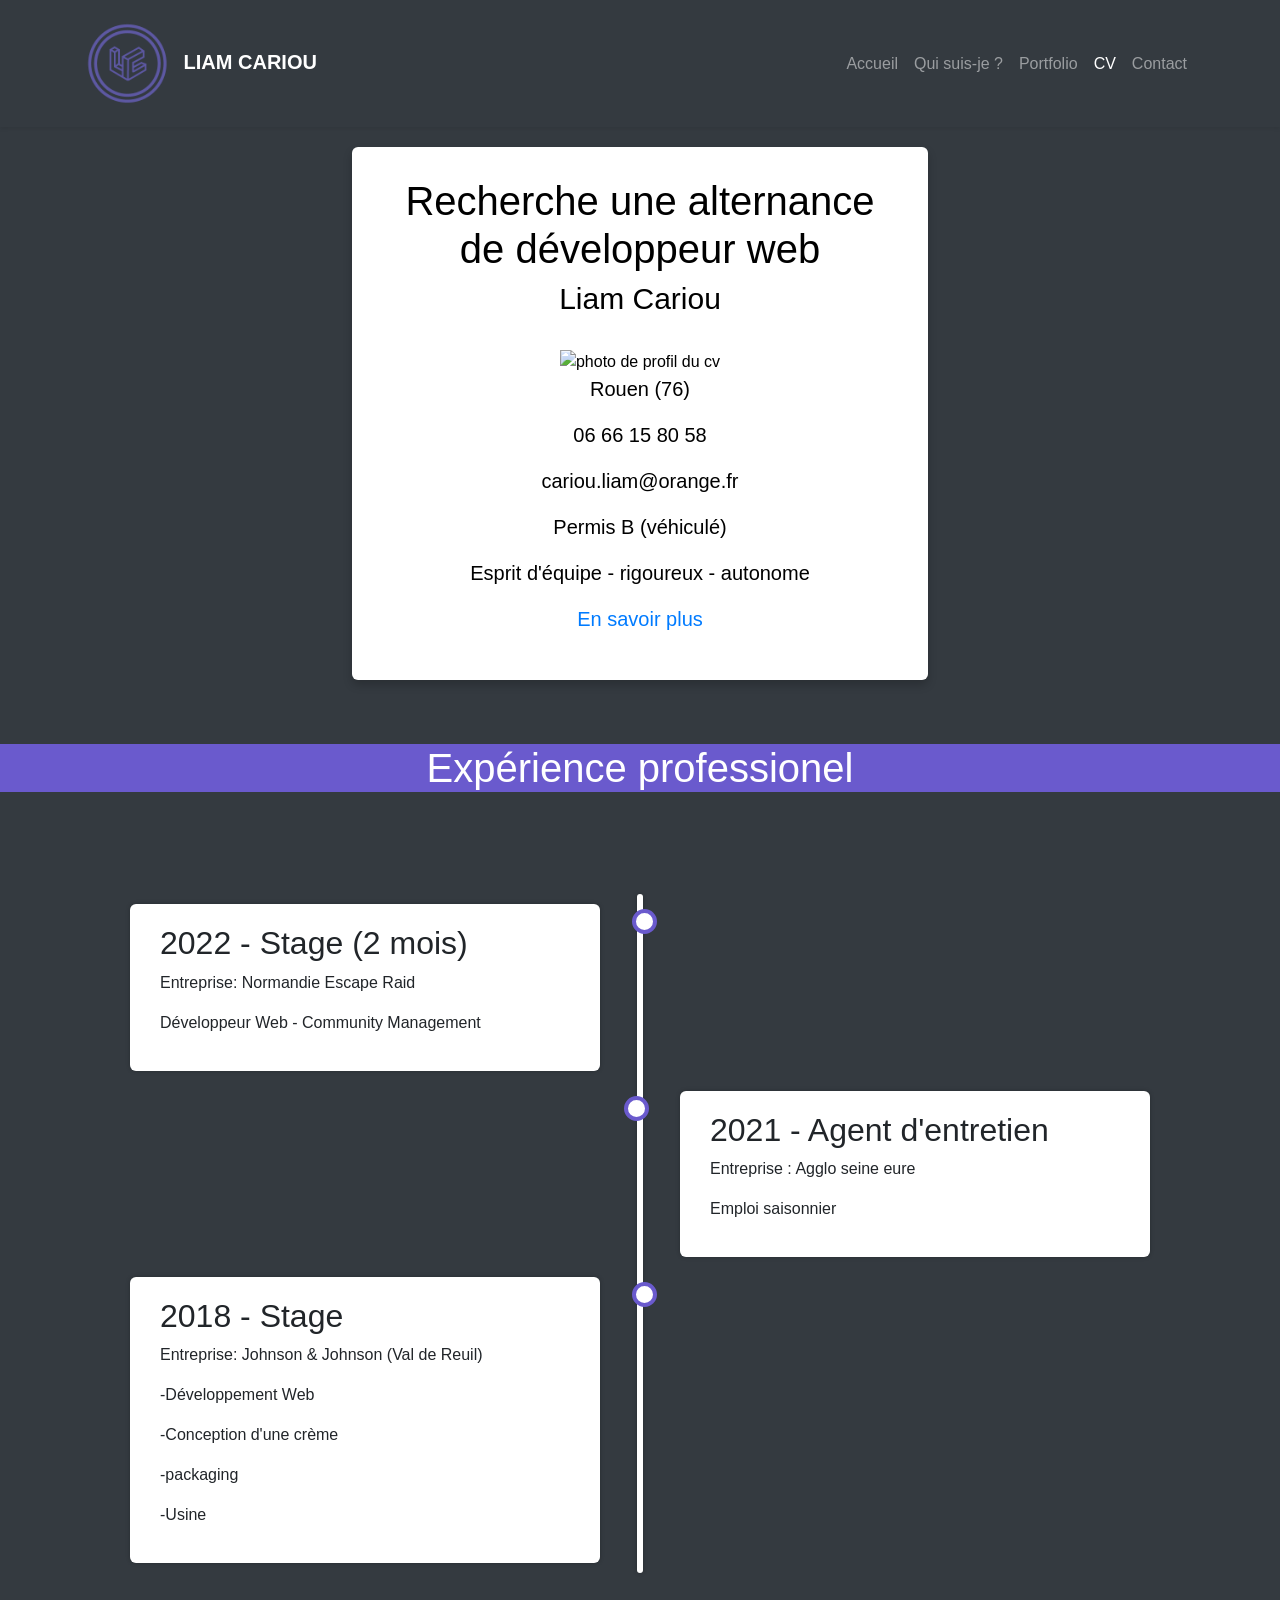
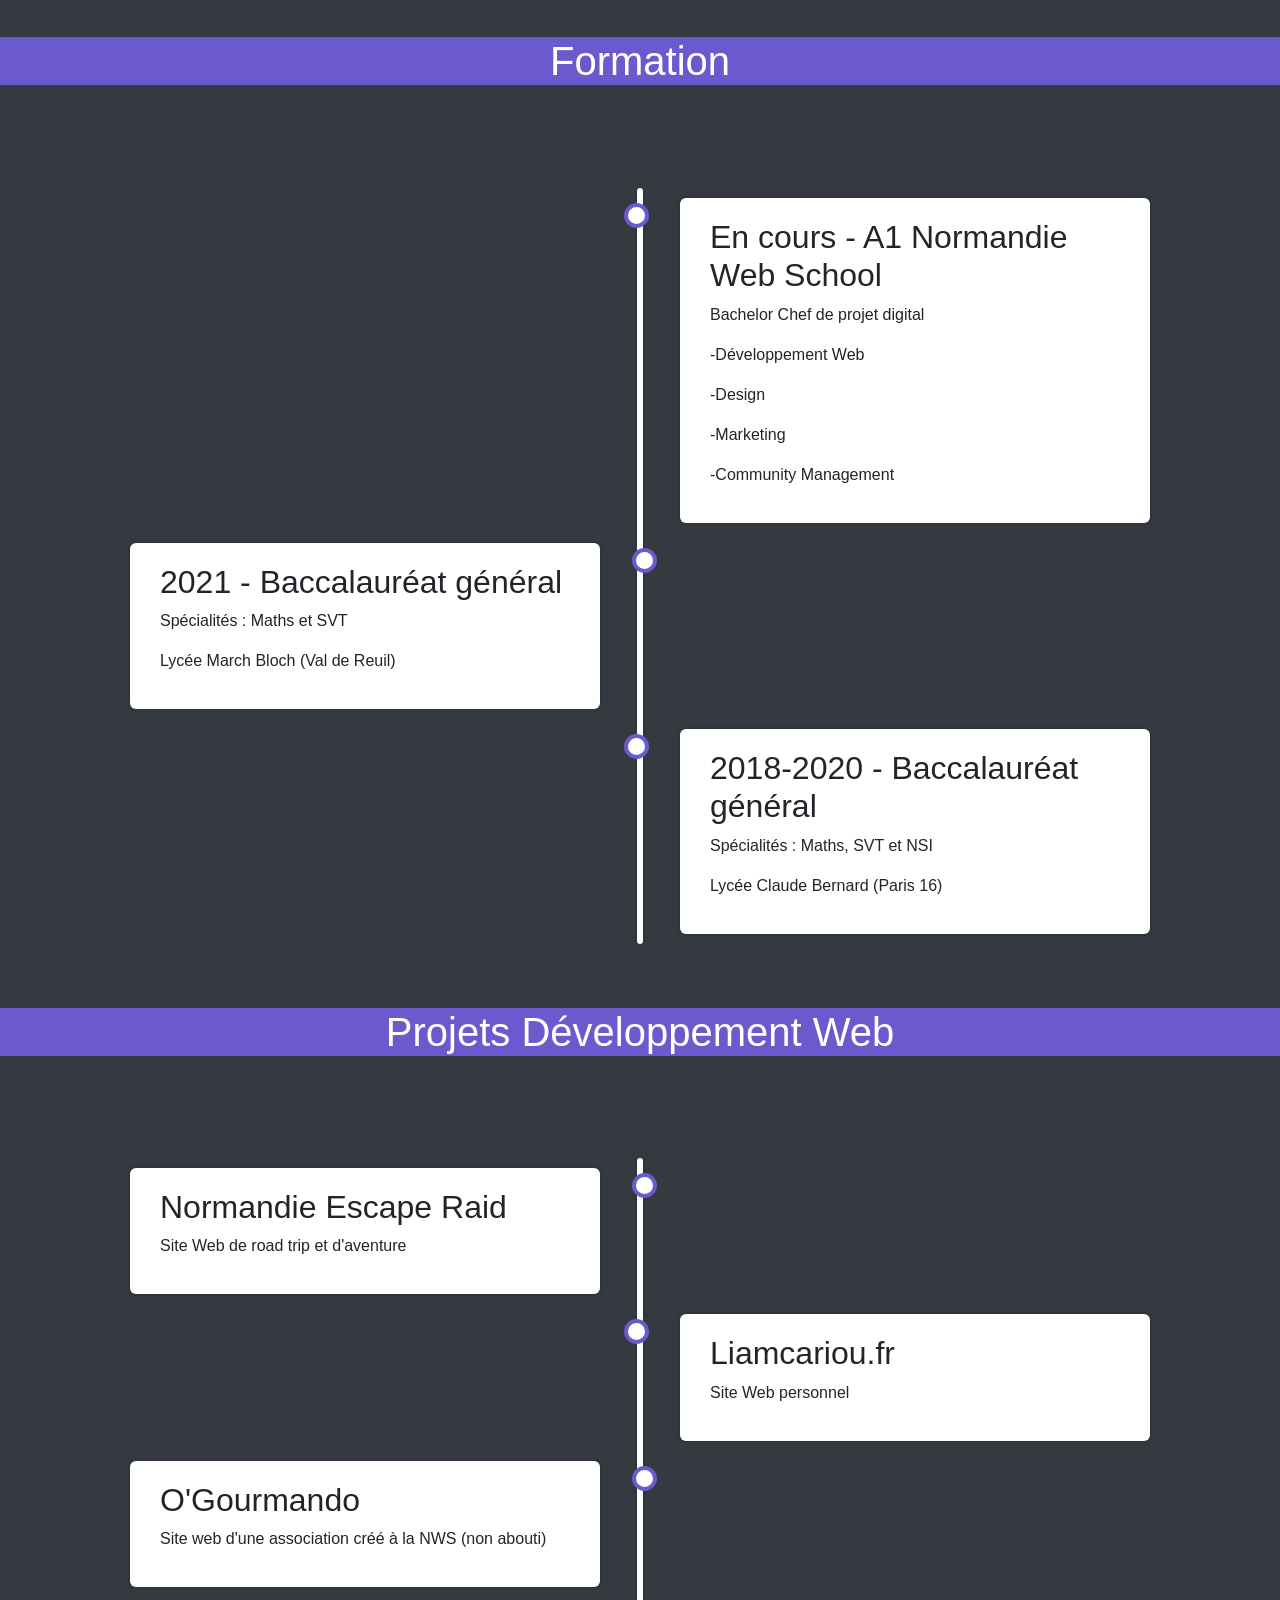
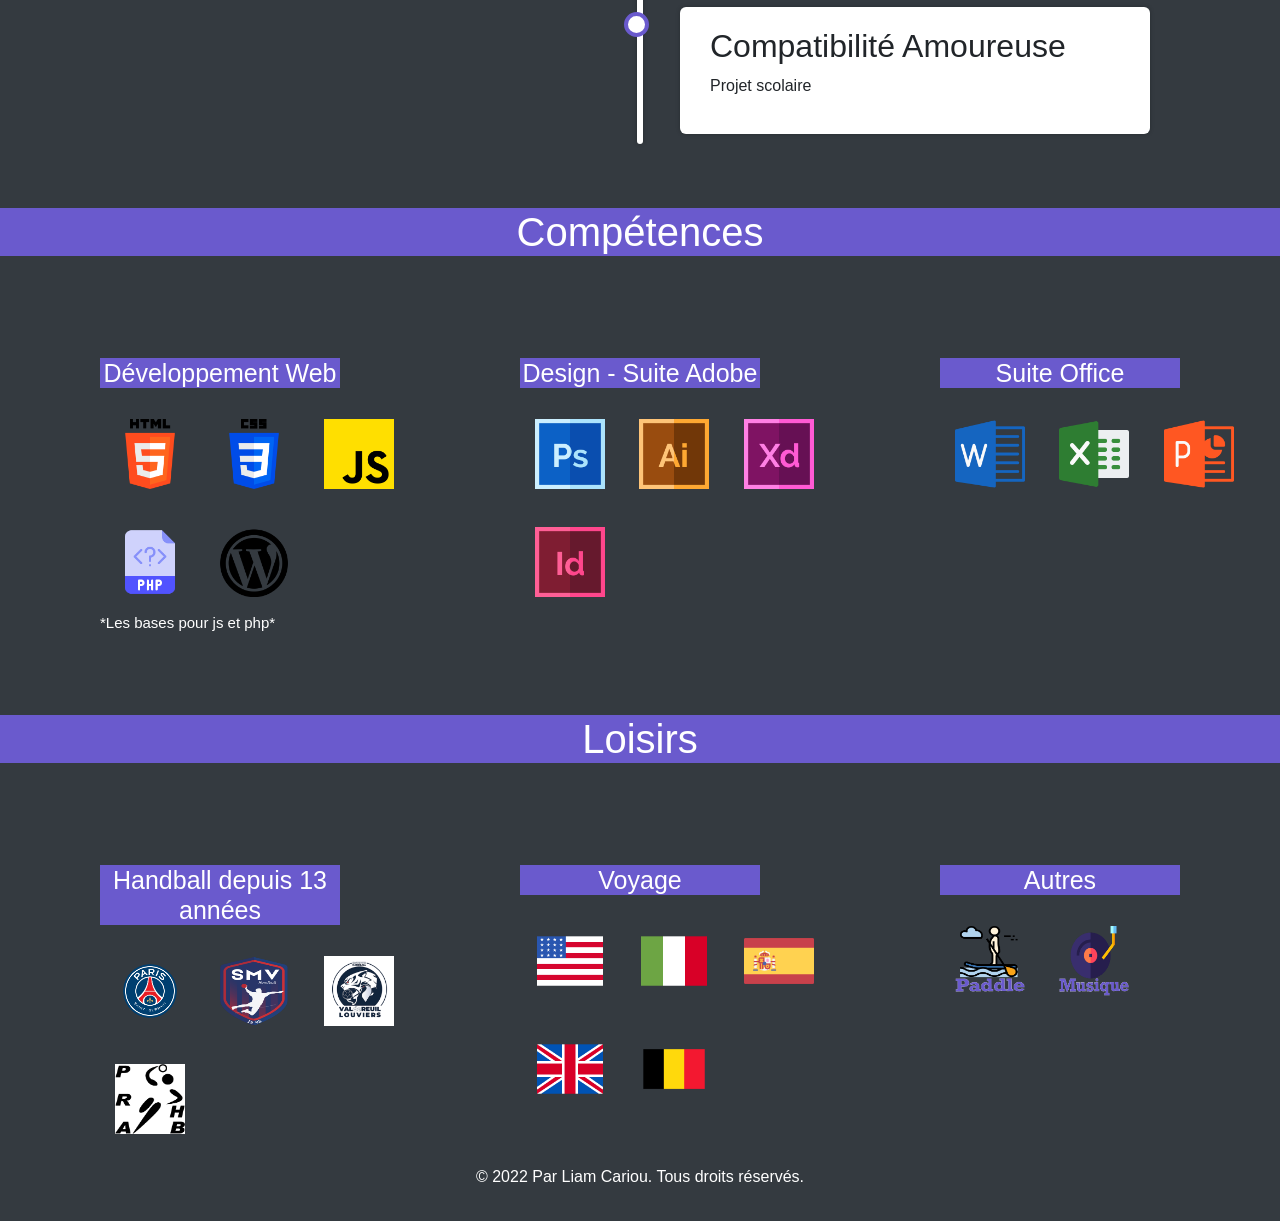
==== cv.html @ f8575637 "Add files via upload" ====
<!DOCTYPE html>
<html lang="en">
<head>
    <meta charset="UTF-8">
    <meta http-equiv="X-UA-Compatible" content="IE=edge">
    <meta name="viewport" content="width=device-width, initial-scale=1.0">
    <title>CV - liam cariou - liamcariou.fr</title>
    <link rel="icon" href="img/logo.png"></title>
    <link rel="stylesheet" href="style/style.css">
    <link rel="stylesheet" href="https://cdn.jsdelivr.net/npm/bootstrap@4.6.1/dist/css/bootstrap.min.css">
<script src="https://cdn.jsdelivr.net/npm/jquery@3.6.0/dist/jquery.slim.min.js"></script>
<script src="https://cdn.jsdelivr.net/npm/popper.js@1.16.1/dist/umd/popper.min.js"></script>
<script src="https://cdn.jsdelivr.net/npm/bootstrap@4.6.1/dist/js/bootstrap.bundle.min.js"></script>
</head>
<body>
    
    <nav class="navbar navbar-expand-lg py-3 navbar-dark bg-dark shadow-sm">
        <div class="container">
          <a href="#" class="navbar-brand">
            <img src="img/logo.png" width="85" alt="" class="d-inline-block align-middle mr-2">
            <span class="text-uppercase font-weight-bold">Liam Cariou</span>
          </a>
          <button type="button" data-toggle="collapse" data-target="#navbarSupportedContent" aria-controls="navbarSupportedContent" aria-expanded="false" aria-label="Toggle navigation" class="navbar-toggler"><span class="navbar-toggler-icon"></span></button>
          <div id="navbarSupportedContent" class="collapse navbar-collapse">
            <ul class="navbar-nav ml-auto">
                <li class="nav-item"><a href="index.html" class="nav-link">Accueil</a></li>
              <li class="nav-item"><a href="quisuisje.html" class="nav-link">Qui suis-je ? <span class="sr-only">(current)</span></a></li>
              <li class="nav-item"><a href="portfolio.html" class="nav-link">Portfolio</a></li>
              <li class="nav-item active"><a href="cv.html" class="nav-link">CV</a></li>
              <li class="nav-item"><a href="contact.php" class="nav-link">Contact</a></li>
            </ul>
          </div>
        </div>
      </nav>


<section class="back-cv">


      <section class="topcv" id="topcv">
        <div class="contenutopcv">
          <div class="accpage">
            <div class="accpage2">
              <div class="accpage3">
      <h1 class="h1-cv">Recherche une alternance de développeur web</h1>
      <h2 class="h2-cv">Liam Cariou</h2><br>
      <img  class="imgprofilcv" src="img/profilcv.JPG" alt="photo de profil du cv">
      <p class="texte">Rouen (76)</p>
      <p class="texte">06 66 15 80 58</p>
      <p class="texte" >cariou.liam@orange.fr</p>
      <p class="texte">Permis B (véhiculé)</p>
      <p class="texte">Esprit d'équipe - rigoureux - autonome</p>
      <a href="#timelinecv"><p class="texte">En savoir plus</p></a>
      
        </div>
      
      </section>
      
      <section class="timelinecv" id="timelinecv">
        <h2 class="titretimeline-cv">Expérience professionel</h2>
        <div class="timeline-cv">
          
          <div class="container-cv left-cv">
            <div class="content-cv">
              <h2>2022 - Stage (2 mois)</h2>
              <p>Entreprise: Normandie Escape Raid</p>
              <p>Développeur Web - Community Management</p>
            </div>
          </div>
          <div class="container-cv right-cv">
            <div class="content-cv">
            <h2>2021 - Agent d'entretien</h2>
              <p>Entreprise : Agglo seine eure</p>
              <p>Emploi saisonnier</p>
            </div>
          </div>
          <div class="container-cv left-cv">
            <div class="content-cv">
              <h2>2018 - Stage </h2>
            <p>Entreprise: Johnson & Johnson (Val de Reuil)</p>
            <p>-Développement Web </p>
            <p>-Conception d'une crème</p>
            <p>-packaging</p>
            <p>-Usine</p>
            </div>
          </div>
        </div>
      
        
      
        <h2 class="titretimeline-cv">Formation</h2>
        <div class="timeline-cv">
          
          <div class="container-cv right-cv">
            <div class="content-cv">
              <h2>En cours - A1 Normandie Web School</h2>
              <p>Bachelor Chef de projet digital</p>
              <p>-Développement Web</p>
              <p>-Design</p>
              <p>-Marketing</p>
              <p>-Community Management</p>
            </div>
          </div>
          <div class="container-cv left-cv">
            <div class="content-cv">
              <h2>2021 - Baccalauréat général</h2>
            <p>Spécialités : Maths et SVT</p>
            <p>Lycée March Bloch (Val de Reuil)</p>
            </div>
          </div>
          <div class="container-cv right-cv">
            <div class="content-cv">
              <h2>2018-2020 - Baccalauréat général</h2>
            <p>Spécialités : Maths, SVT et NSI</p>
            <p>Lycée Claude Bernard (Paris 16)</p>
            </div>
          </div> 
        </div>
      
      
        <h2 class="titretimeline-cv">Projets Développement Web</h2>
        <div class="timeline-cv">
          <div class="container-cv left-cv">
            <div class="content-cv">
              <h2>Normandie Escape Raid </h2>
            <p>Site Web de road trip et d'aventure</p>
            </div>
          </div>
          <div class="container-cv right-cv">
            <div class="content-cv">
              <h2>Liamcariou.fr</h2>
              <p>Site Web personnel</p>
            </div>
          </div>
          <div class="container-cv left-cv">
            <div class="content-cv">
              <h2>O'Gourmando </h2>
            <p>Site web d'une association créé à la NWS (non abouti)</p>
            </div>
          </div>
          <div class="container-cv right-cv">
            <div class="content-cv">
              <h2>Compatibilité Amoureuse</h2>
              <p>Projet scolaire</p>
            </div>
          </div> 
        </div>
      </section>
      
      
      <section class="competence-cv">
        <h2 class="titretimeline-cv"> Compé<span>tences</span> </h2>
      
      <div class="galleriecv">
      
        <div class="colone-cv">
          <h2 class="titrecomp-cv" >Développement Web</h2>
           <img src="img/html.png" alt="html logo">
            <img src="img/css.png" alt="css logo">
             <img src="img/js.png" alt="javascript logo">
              <img src="img/php.png" alt="php logo">
              <img src="img/wordpress.png" alt="wordpress logo"><p style="color: white; font-size: 15px;">*Les bases pour js et php*</p>
            
        </div>
        
        <div class="colone-cv">
          <h2 class="titrecomp-cv" >Design - Suite Adobe</h2>
          <img src="img/photoshop.png" alt="photoshop logo">
          <img src="img/illustrateur.png" alt="illustrator logo">
          <img src="img/xd.png" alt="xd logo">
          <img src="img/indesign.png" alt="indesign logo">
        </div>
        
        
        <div class="colone-cv">
          <h2 class="titrecomp-cv" >Suite Office</h2>
          <img src="img/word.png" alt="word logo">
          <img src="img/excel.png" alt="excel logo">
          <img src="img/powerpoint.png" alt="powerpoint logo">
         </div>
         </div>
      
      <h2 class="titretimeline-cv"> Lois<span>irs</span> </h2>
      
      <div class="galleriecv">
        
        <div class="colone-cv">
          <h2 class="titrecomp-cv" >Handball depuis 13 années</h2>
          <img src="img/psg.png" alt="psg logo">
          <img src="img/vernon.png" alt="vernon logo">
          <img src="img/evdrl.png" alt="evdrl logo">
          <img src="img/prahb.jpg" alt="prahb logo">
        </div>
        
        <div class="colone-cv">
          <h2 class="titrecomp-cv" >Voyage</h2>
          <img src="img/usa.png" alt="Etats-Unis drapeau">
          <img src="img/italie.png" alt="italie drapeau">
          <img src="img/espagne.png" alt="espagne drapeau">
          <img src="img/ru.png" alt="Angleterre drapeau">
          <img src="img/belgique.png" alt="Belgique drapeau">
        </div>
      
        <div class="colone-cv">
          <h2 class="titrecomp-cv" >Autres</h2>
          <img src="img/paddle.png" alt="paddle logo">
          <img src="img/dj.png" alt="dj logo">
        </div>
       
      </div>
      </section>
      
    </section>
    <footer class="bg-light text-center text-lg-start">
      <div class="text-center p-3" style="background-color: #343a40;">
        <p style="color: white;">© 2022 Par <a class="text-white" href="https://liamcariou.fr/">Liam Cariou.</a> Tous droits réservés.</p>
      </div>
    </footer>
</body>
</html>
---- style/style.css ----
body {
    background-color: #F1F1F1;
    margin: 0;
    box-sizing: border-box;
    color: #514B64;
    min-height: 100vh;
  }
  
 
  
.btn-custom {
      border: none;
    background-color: #6A5ACD;
    color: white;
  }
  
 
#colone-portfolio{
    margin-top: 3%;
    margin-bottom:3% ;
    display: flex;
    justify-content: center;
    align-items: center;
}

.backgroundport{
  background-color: #343a40;
}

.h1portfolio{
  margin-bottom: 5%;
  padding: 20px;
  text-align: center;
  color: #fff;
background-color: #6A5ACD;
}

.card-portfolio {
  margin: 1%;
  background-color: transparent;
  width: 300px;
  height: 200px;
}

.card-portfolio2 {
  position: relative;
  width: 100%;
  height: 100%;
  text-align: center;
  transition: transform 0.8s;
  transform-style: preserve-3d;
}

.card-portfolio:hover .card-portfolio2 {
  transform: rotateY(180deg);
}

.card-portfolio-front, .card-portfolio-back {
  position: absolute;
  width: 100%;
  height: 100%;
  -webkit-backface-visibility: hidden; /* Safari */
  backface-visibility: hidden;
}

.card-portfolio-front {
  background-color:transparent;
  color: black;
}

.card-portfolio-back {
  background-color: #6A5ACD;
  color: white;
  transform: rotateY(180deg);
}


@media screen and (max-width: 1024px)
{
  #colone-portfolio
{
    display: flex;
    flex-direction: column;
}
}





  .back-cv{
    background-color: #343a40;
  }
  
  .h1-cv{
    font-size: 40px;
  }

  .texte{
    font-size: 20px;
  }

  .h2-cv{
    font-size: 30px;
  }

   
  .contenutopcv{
    text-align: center;
    color: black;
  }

  .imgprofilcv{
    width: 200px;
    height: 300px;
  }
  
  .titrecomp-cv{
    font-size: 25px;
    text-align: center;
    background-color: #6A5ACD;
    color: white;
  }
  
  .titrecomph1-cv{
    font-size: 40px;
    text-align: center;
    margin-top: 5%;
    margin-bottom: 8%;
    background-color: #6A5ACD;
    color: white;
  }

 
  
 
   
  .titretimeline-cv{
    font-size: 40px;
    text-align: center;
    margin-top: 5%;
    margin-bottom: 5%;
    margin-bottom: 8%;
    background-color: #6A5ACD;
    color: white;
  }

  .timeline-cv {
    position: relative;
    max-width: 1100px;
    margin: 0 auto;
   
  }
  
  
  .timeline-cv::after {
    content: '';
    position: absolute;
    width: 6px;
    background-color:white;
    border-radius:.25em;
    box-shadow:0 0 .25em rgba(0,0,0,.25);
    top: 0;
    bottom: 0;
    left: 50%;
    margin-left: -3px;
  }
  
  .container-cv {
    padding: 10px 40px;
    position: relative;
    background-color: inherit;
    width: 50%;
  }
  
  
  .container-cv::after {
    content: '';
    position: absolute;
    width: 25px;
    height: 25px;
    right: -17px;
    background-color: white;
    border: 4px solid #6A5ACD;
    top: 15px;
    border-radius: 50%;
    z-index: 1;
  }
  
  
  .left-cv {
    left: 0;
  }
  
  
  .right-cv {
    left: 50%;
  }
  
  
  .left-cv::before {
    content: " ";
    height: 0;
    position: absolute;
    top: 22px;
    width: 0;
    z-index: 1;
    right: 30px;
    background-color:white;
    border-radius:.25em;
    box-shadow:0 0 .25em rgba(0,0,0,.25);
  }
  
  .right-cv::before {
    content: " ";
    height: 0;
    position: absolute;
    top: 22px;
    width: 0;
    z-index: 1;
    left: 30px;
    background-color:white;
    border-radius:.25em;
    box-shadow:0 0 .25em rgba(0,0,0,.25);
  }
  
  
  .right-cv::after {
    left: -16px;
  }
  
  
  .content-cv {
    padding: 20px 30px;
    background-color:white;
    border-radius:.25em;
    box-shadow:0 0 .25em rgba(0,0,0,.25);
    position: relative;
    border-radius: 6px;
  }
  
  @media screen and (max-width: 600px) {
  
  
    .contenutopcv{
      text-align: center;
      color: black;
    }
    
    .h1-cv{
      font-size: 30px;
    }

    .titretimeline{
      font-size: 30px;
    }
    
    .h2-cv{
      font-size: 20px;
    }
    
    .texte{
      font-size: 20px;
    }
    
    .imgprofilcv{
      width: 100px;
      height: 150px;
    }
  
    .timeline-cv::after {
      left: 31px;
    }
  
    .container-cv {
      width: 100%;
      padding-left: 70px;
      padding-right: 25px;
    }
  
    .container-cv::before {
      left: 60px;
      border: medium solid white;
      border-width: 10px 10px 10px 0;
      border-color: transparent white transparent transparent;
    }
  
  
    .left-cv::after, .right-cv::after {
      left: 15px;
    }
  
  
    .right-cv {
      left: 0%;
    }
  }
  
  
  .galleriecv{
    display: flex;
    flex-wrap: wrap;
   
  }
  
  
  .colone-cv {
    flex: 25%;
    max-width: 25%;
    margin-left: 100px;
    color: black;
  }
  
  .titrecomp-cv{
    margin-right: 25%;
    font-size: 25px;
    color: black;
    background-color: #6A5ACD;
    color: white;
  }
  
  .titrecomph1-cv{
    font-size: 30px;
    text-align: center;
    color: black;
    background-color: #6A5ACD;
    color: white;
  }
  
  
  .colone-cv img {
    margin-top: 8px;
    vertical-align: middle;
    width: 100px;
    height: 100px;
   padding: 15px;
  }
  
  @media screen and (max-width: 800px) {
    .colone-cv {
      flex: 50%;
      max-width: 50%;
      margin-bottom: 50px;
    }
  }
  
  
  @media screen and (max-width: 600px) {
    .colone-cv {
      flex: 100%;
      max-width: 100%;
    }
  }
  

 
.accpage{
  padding-top: 20px;
  text-align: center;
  display: flex;
  align-items: center;
  justify-content: center;
}

.accpage2{
  width: 45%;
  background: white;
  border-radius: 6px;
  padding: 30px 30px 30px 30px;
  box-shadow: 0 5px 10px rgba(0, 0, 0, 0.2);
  
}
.accppage3{
  display: flex;
  align-items: center;
  justify-content: space-between;
}


@media (max-width: 950px) {
  .accpage2{
    width: 80%;
    padding: 30px 40px 40px 35px ;
  }
}
@media (max-width: 820px) {
  .accpage2{
    margin: 40px 0;
    height: 100%;
  }
}
  
  
  
.back-contact{
  background-color: #343a40;
}

.contactall{
  padding-top: 20px;
  display: flex;
  align-items: center;
  justify-content: center;
}

.containercontact{
  margin-left: 20%;
  width: 65%;
  background: white;
  border-radius: 6px;
  padding: 20px 60px 30px 40px;
  box-shadow: 0 5px 10px rgba(0, 0, 0, 0.2);
  
}
.containercontact .contentcontact{
  display: flex;
  align-items: center;
  justify-content: space-between;
}
.containercontact .contentcontact .contgauche{
  width: 25%;
  height: 100%;
  display: flex;
  flex-direction: column;
  align-items: center;
  justify-content: center;
  margin-top: 15px;
  position: relative;
}
.contentcontact .contgauche::before{
  content: '';
  position: absolute;
  height: 70%;
  width: 2px;
  right: -15px;
  top: 50%;
  transform: translateY(-50%);
  background: #afafb6;
}
.contentcontact .contgauche .contenugauche{
  margin: 14px;
  text-align: center;
}
.contentcontact .contgauche .contenugauche i{
  font-size: 30px;
  color: #6A5ACD;
  margin-bottom: 10px;
}
.contentcontact .contgauche .contenugauche .topic{
  font-size: 18px;
  font-weight: 500;
}
.contentcontact .contgauche .contenugauche .text-un,
.contentcontact .contgauche .contenugauche .text-deux{
  font-size: 14px;
  color: black;
}
.containercontact .contentcontact .contdroite{
  width: 75%;
  margin-left: 75px;
}
.contentcontact .contdroite .contacth1{
  font-size: 23px;
  font-weight: 600;
  color: #6A5ACD;
  padding-bottom: 10px;
}
.contdroite .inputcontact{
  height: 50px;
  width: 100%;
  margin: 12px 0;
}
.contdroite .inputcontact input,
.contdroite .inputcontact textarea{
  height: 100%;
  width: 100%;
  border: none;
  outline: none;
  font-size: 16px;
  background: #F0F1F8;
  border-radius: 6px;
  padding: 0 15px;
  resize: none;
}

.contdroite .inputcontact textarea{
  padding-top: 6px;
}

.contdroite .btncontact {
  color: #fff;
  font-size: 18px;
  outline: none;
  border: none;
  padding: 8px 16px;
  border-radius: 6px;
  background: #6A5ACD;
  cursor: pointer;
  transition: all 0.3s ease;
}
.btncontact:hover{
  background: #6A5ACD;
}

.rscontact{
  padding: 5px;
}

@media (max-width: 950px) {
  .containercontact{
    margin-left: 10%;
    width: 80%;
  }
  .containercontact .contentcontact .contdroite{
   width: 75%;
   margin-left: 55px;
}
}
@media (max-width: 820px) {
  .containercontact{
    margin-left: 10%;
    height: 100%;
  }
  .containercontact .contentcontact{
    flex-direction: column-reverse;
  }
 .containercontact .contentcontact .contgauche{
   width: 100%;
   flex-direction: row;
   justify-content: center;
   flex-wrap: wrap;
 }
 .containercontact .contentcontact .contgauche::before{
   display: none;
 }
 .containercontact .contentcontact .contdroite{
   width: 100%;
   margin-left: 0;
 }
}











.h1qsj{
  text-align: center;
  margin-bottom: 3%;
}

.backgroundqsj{
  background-color: #343a40;
  color: #fff;
}

.img-qsj{
  width: 30%;
  padding-right: 5%;
}

.img-qsj2{
  width: 40%;
  padding-right: 5%;
}


.texteqsj{
text-align: center;
 width: 400px;
 
}

#colone-qsj{
  margin-bottom:3% ;
  display: flex;
  justify-content: center;
  align-items: center;
}

@media screen and (max-width: 1024px)
{
  #colone-qsj{
    display: flex;
    flex-direction: column;
  }
  .texteqsj
{
 padding: 20px;
  font-size:medium;
  margin-bottom: 15%;
}
.img-qsj{
  width: 40%;
}
.img-qsj2{
  width: 40%;
}
}




.backhome{
  background-color: #343a40;
  color: white;
}

.h1principal{
  padding-top: 3%;
  text-align: center;
}

.h1secondaire{
  padding-top: 2%;
  text-align: center;
}

.textehome{
  width: 50%;
  margin: auto;
  padding-top: 1%;
  text-align: center;
}

.boutonhome{
  display: inline-block;
  margin-left: 23%;
  width: 15%;
  height: 70px;
  background-color: #6A5ACD;
  color: white;
  border: none;
 margin-top: 2%;
}

.boutonhome2{
  display: inline-block;
  margin-left: 23%;
  width: 15%;
  height: 70px;
  background-color: white;
  color: #6A5ACD;
  border: none;
 margin-top: 2%;
}



.imghome{
  display: block;
  margin: auto;
  width: 15%;
}

@media screen and (max-width: 1024px)
{
  
.h1principal{
  padding-top: 3%;
  text-align: center;
  font-size:xx-large;
}

.h1secondaire{
  padding-top: 2%;
  text-align: center;
  font-size:x-large;
}

.textehome{
  width: 80%;
  margin: auto;
  padding-top: 1%;
  text-align: center;
  margin-bottom: 4%;
}

.boutonhome{
  display: inline-block;
  margin-left: 5%;
  width: 50%;
  height: 70px;
  background-color: #6A5ACD;
  color: white;
  border: none;
 margin-top: 2%;
}

.boutonhome2{
  display: inline-block;
  margin-left: 5%;
  width: 30%;
  height: 70px;
  background-color: white;
  color: #6A5ACD;
  border: none;
 margin-top: 2%;
}



.imghome{
  display: block;
  margin: auto;
  width: 30%;
}
}
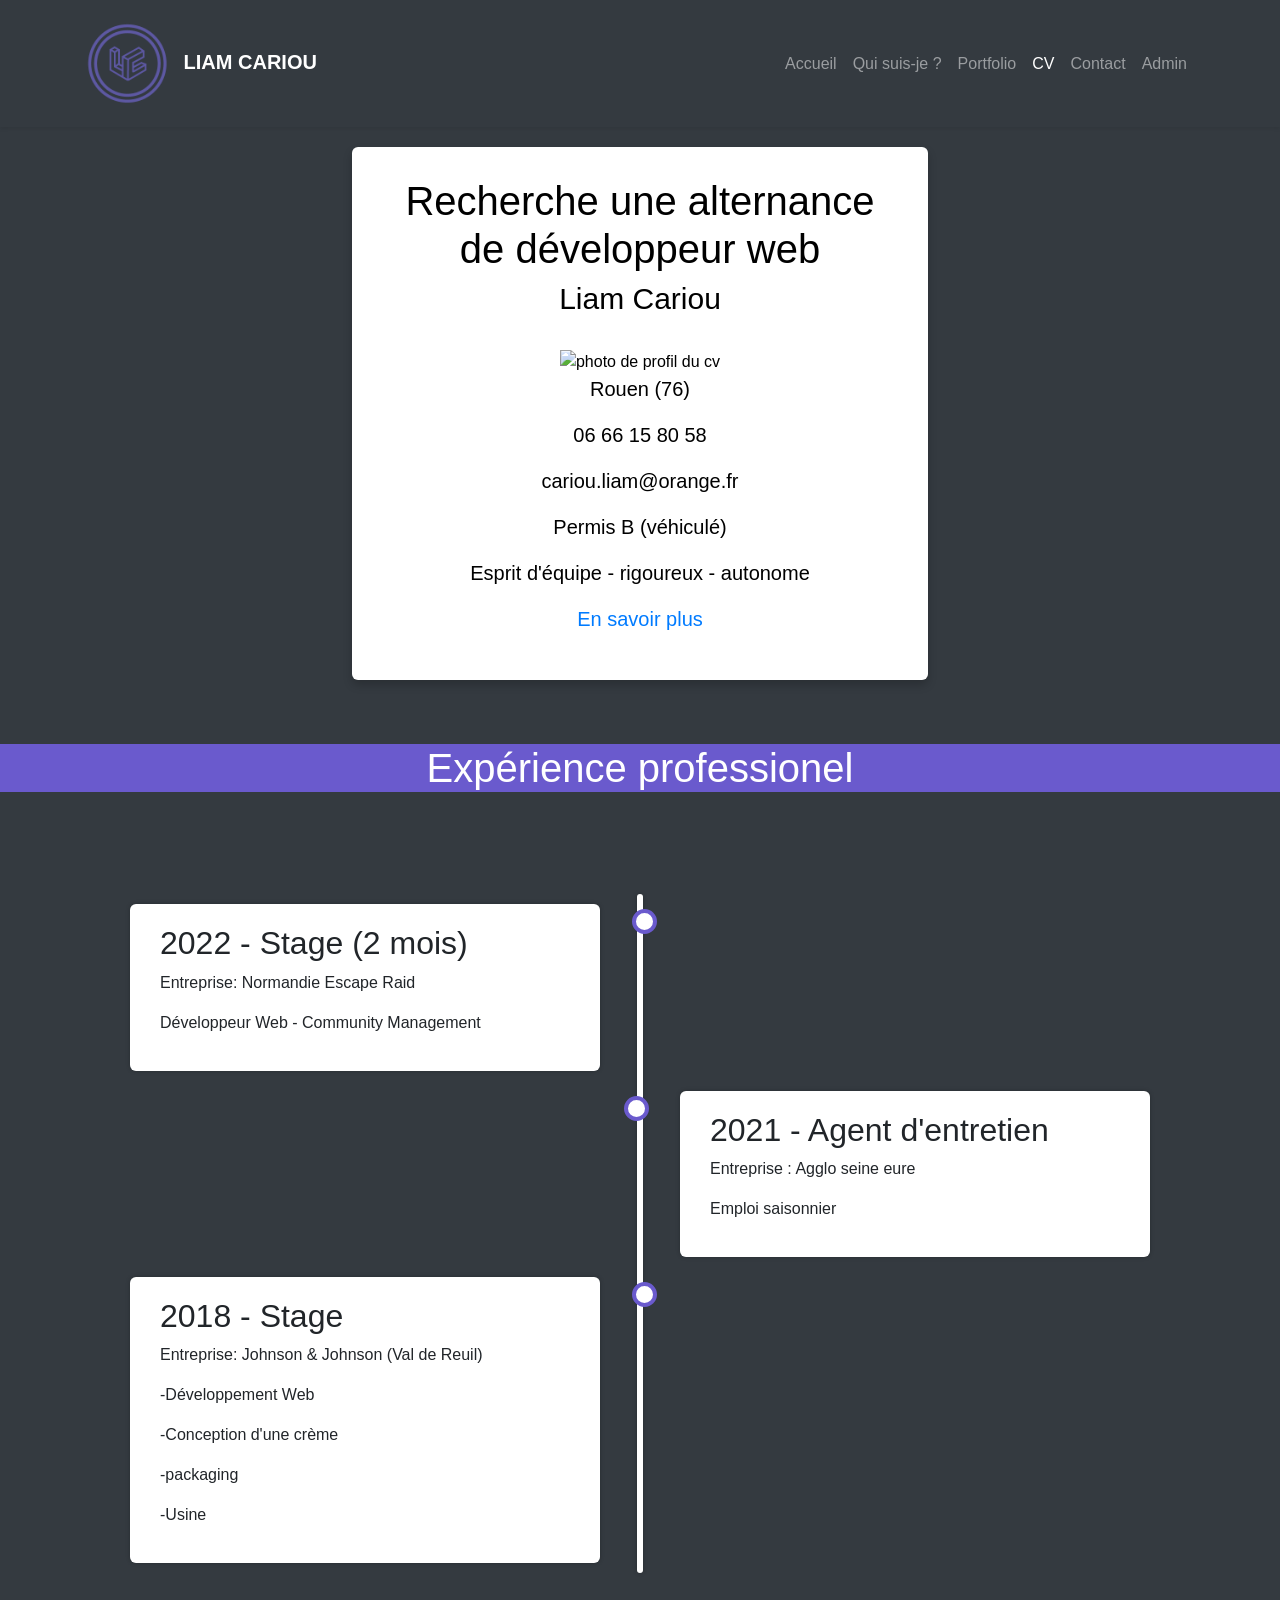
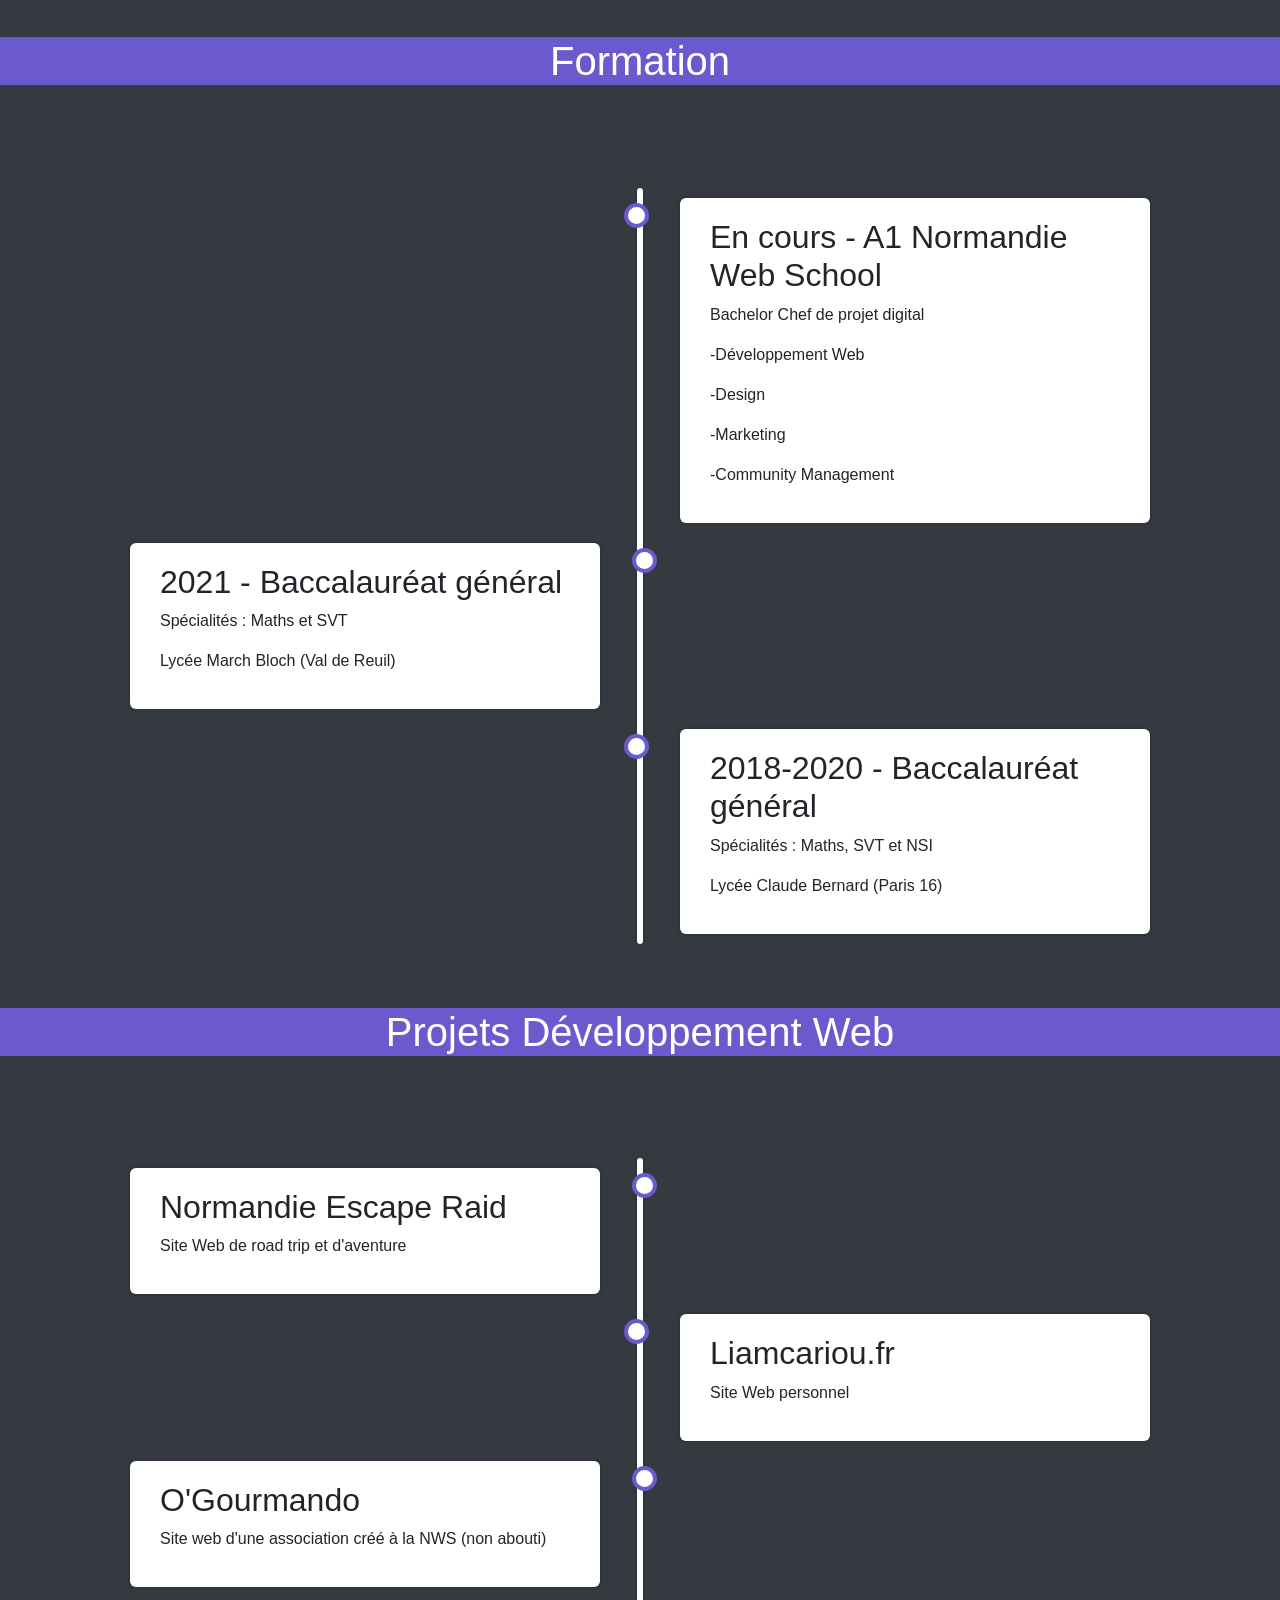
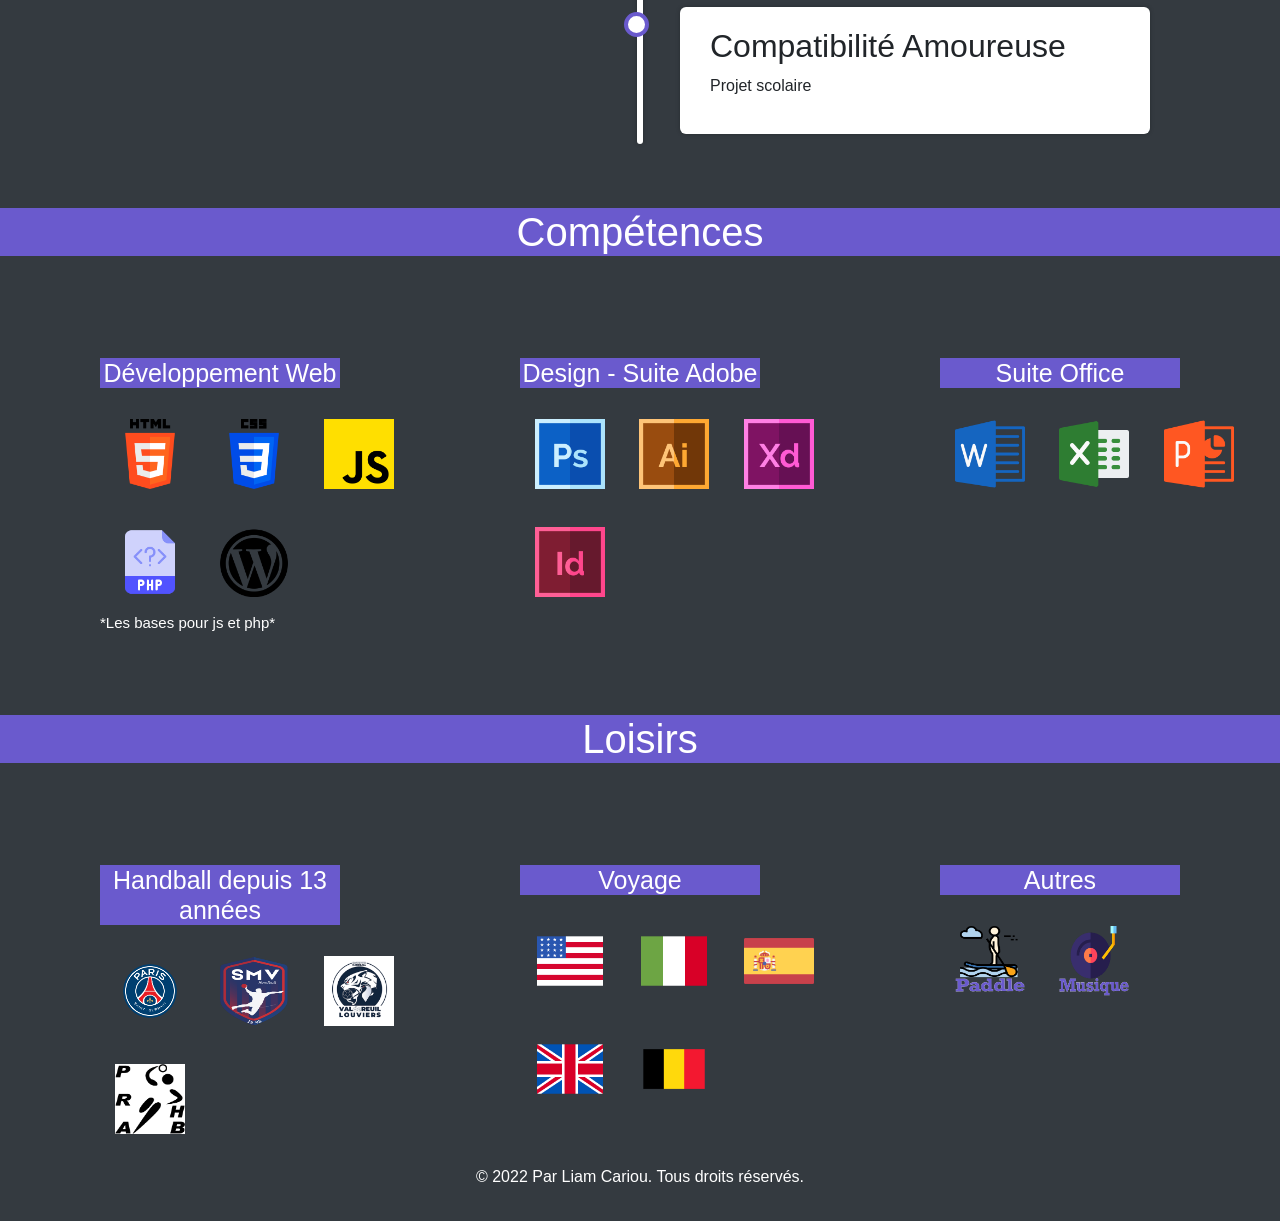
==== commit 17c638e4: "liamcariou" ====
--- a/cv.html
+++ b/cv.html
@@ -28,6 +28,7 @@
               <li class="nav-item"><a href="portfolio.html" class="nav-link">Portfolio</a></li>
               <li class="nav-item active"><a href="cv.html" class="nav-link">CV</a></li>
               <li class="nav-item"><a href="contact.php" class="nav-link">Contact</a></li>
+              <li class="nav-item"><a href="login.php" class="nav-link">Admin</a></li>
             </ul>
           </div>
         </div>
--- a/style/style.css
+++ b/style/style.css
@@ -82,6 +82,22 @@
 {
     display: flex;
     flex-direction: column;
+    margin-bottom: 10%;
+}
+ 
+ .h1portfolio{
+  margin-bottom: 10%;
+  font-size: xx-large;
+  padding: 20px;
+  text-align: center;
+  color: #fff;
+background-color: #6A5ACD;
+ }
+ .card-portfolio {
+  margin-bottom: 8%;
+  background-color: transparent;
+  width: 300px;
+  height: 200px;
 }
 }
 
@@ -711,4 +727,60 @@
   margin: auto;
   width: 30%;
 }
-}+}
+
+
+
+.rouge{
+  color: red;  
+}
+
+.cache{
+  display: none;
+}
+
+.aport{
+  text-decoration: none;
+  color: black ;
+  
+}
+
+
+
+html::-webkit-scrollbar{
+  width: 12px;
+}
+
+
+html::-webkit-scrollbar-track{
+  background: #343a40;
+}
+
+html::-webkit-scrollbar-thumb{
+  background: #6A5ACD;
+}
+
+.loader {
+  display: block;
+  margin: auto;
+  margin-top: 5%;
+  border: 36px solid #343a40; 
+  border-top: 36px solid #6A5ACD; 
+  border-radius: 50%;
+  width: 320px;
+  height: 320px;
+  animation: spin 2s linear infinite;
+}
+
+@keyframes spin {
+  0% { transform: rotate(0deg); }
+  100% { transform: rotate(360deg); }
+}
+
+.loadertxt{
+  font-size: xx-large;
+  color: white;
+  background-color: #6A5ACD;
+  text-align: center;
+}
+
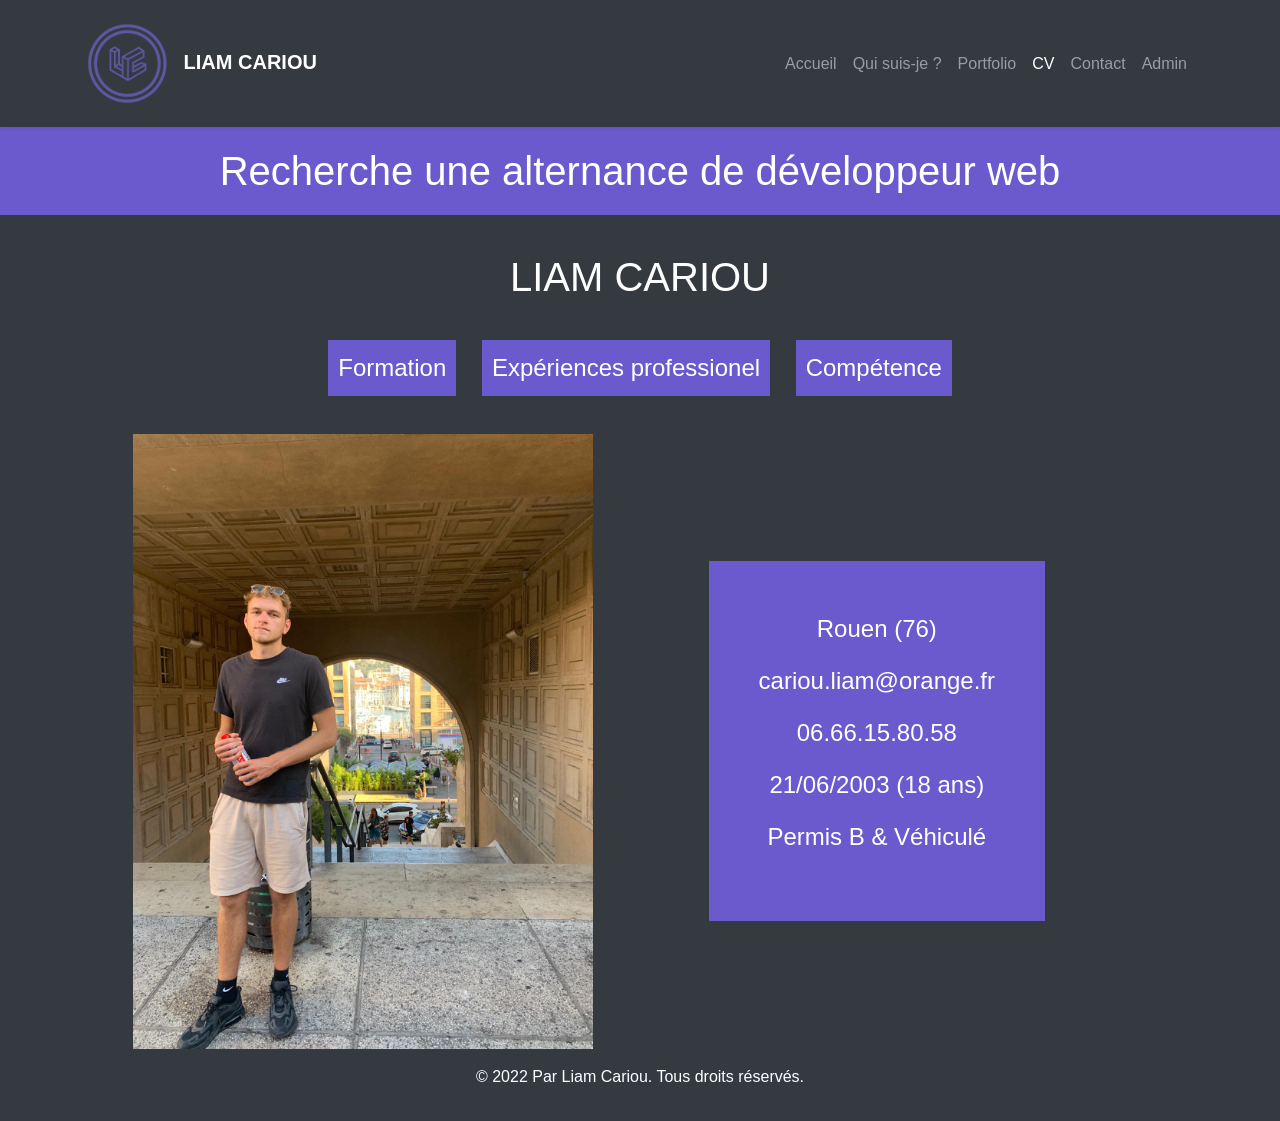
==== commit 06cb0baf: "cv v2 cv v2" ====
--- a/cv.html
+++ b/cv.html
@@ -36,180 +36,38 @@
 
 
 <section class="back-cv">
+  <h1 class="h1portfolio">Recherche une alternance de développeur web</h1>
+
+<div class="cvall">
+
+  <h1 class="h1cv"> LIAM CARIOU</h1>
+  <div class="cvbutton">
+  <button class="buttoncv">Formation</button>
+<button class="buttoncv">Expériences professionel</button>
+<button class="buttoncv">Compétence</button>
+</div>
+
+<div class="infocv">
+
+  <div class="img-infocv">
+ <img src="img/moiacc.JPG" alt="moi" class="img-infocv">
+</div>
+
+<div class="text-infocv">
+  <p>Rouen (76)</p>
+  <p>cariou.liam@orange.fr</p>
+  <p>06.66.15.80.58</p>
+  <p>21/06/2003 (18 ans)</p>
+  <p>Permis B & Véhiculé</p>
+</div>
+</div>
+</div>
 
 
-      <section class="topcv" id="topcv">
-        <div class="contenutopcv">
-          <div class="accpage">
-            <div class="accpage2">
-              <div class="accpage3">
-      <h1 class="h1-cv">Recherche une alternance de développeur web</h1>
-      <h2 class="h2-cv">Liam Cariou</h2><br>
-      <img  class="imgprofilcv" src="img/profilcv.JPG" alt="photo de profil du cv">
-      <p class="texte">Rouen (76)</p>
-      <p class="texte">06 66 15 80 58</p>
-      <p class="texte" >cariou.liam@orange.fr</p>
-      <p class="texte">Permis B (véhiculé)</p>
-      <p class="texte">Esprit d'équipe - rigoureux - autonome</p>
-      <a href="#timelinecv"><p class="texte">En savoir plus</p></a>
-      
-        </div>
-      
-      </section>
-      
-      <section class="timelinecv" id="timelinecv">
-        <h2 class="titretimeline-cv">Expérience professionel</h2>
-        <div class="timeline-cv">
-          
-          <div class="container-cv left-cv">
-            <div class="content-cv">
-              <h2>2022 - Stage (2 mois)</h2>
-              <p>Entreprise: Normandie Escape Raid</p>
-              <p>Développeur Web - Community Management</p>
-            </div>
-          </div>
-          <div class="container-cv right-cv">
-            <div class="content-cv">
-            <h2>2021 - Agent d'entretien</h2>
-              <p>Entreprise : Agglo seine eure</p>
-              <p>Emploi saisonnier</p>
-            </div>
-          </div>
-          <div class="container-cv left-cv">
-            <div class="content-cv">
-              <h2>2018 - Stage </h2>
-            <p>Entreprise: Johnson & Johnson (Val de Reuil)</p>
-            <p>-Développement Web </p>
-            <p>-Conception d'une crème</p>
-            <p>-packaging</p>
-            <p>-Usine</p>
-            </div>
-          </div>
-        </div>
-      
-        
-      
-        <h2 class="titretimeline-cv">Formation</h2>
-        <div class="timeline-cv">
-          
-          <div class="container-cv right-cv">
-            <div class="content-cv">
-              <h2>En cours - A1 Normandie Web School</h2>
-              <p>Bachelor Chef de projet digital</p>
-              <p>-Développement Web</p>
-              <p>-Design</p>
-              <p>-Marketing</p>
-              <p>-Community Management</p>
-            </div>
-          </div>
-          <div class="container-cv left-cv">
-            <div class="content-cv">
-              <h2>2021 - Baccalauréat général</h2>
-            <p>Spécialités : Maths et SVT</p>
-            <p>Lycée March Bloch (Val de Reuil)</p>
-            </div>
-          </div>
-          <div class="container-cv right-cv">
-            <div class="content-cv">
-              <h2>2018-2020 - Baccalauréat général</h2>
-            <p>Spécialités : Maths, SVT et NSI</p>
-            <p>Lycée Claude Bernard (Paris 16)</p>
-            </div>
-          </div> 
-        </div>
-      
-      
-        <h2 class="titretimeline-cv">Projets Développement Web</h2>
-        <div class="timeline-cv">
-          <div class="container-cv left-cv">
-            <div class="content-cv">
-              <h2>Normandie Escape Raid </h2>
-            <p>Site Web de road trip et d'aventure</p>
-            </div>
-          </div>
-          <div class="container-cv right-cv">
-            <div class="content-cv">
-              <h2>Liamcariou.fr</h2>
-              <p>Site Web personnel</p>
-            </div>
-          </div>
-          <div class="container-cv left-cv">
-            <div class="content-cv">
-              <h2>O'Gourmando </h2>
-            <p>Site web d'une association créé à la NWS (non abouti)</p>
-            </div>
-          </div>
-          <div class="container-cv right-cv">
-            <div class="content-cv">
-              <h2>Compatibilité Amoureuse</h2>
-              <p>Projet scolaire</p>
-            </div>
-          </div> 
-        </div>
-      </section>
-      
-      
-      <section class="competence-cv">
-        <h2 class="titretimeline-cv"> Compé<span>tences</span> </h2>
-      
-      <div class="galleriecv">
-      
-        <div class="colone-cv">
-          <h2 class="titrecomp-cv" >Développement Web</h2>
-           <img src="img/html.png" alt="html logo">
-            <img src="img/css.png" alt="css logo">
-             <img src="img/js.png" alt="javascript logo">
-              <img src="img/php.png" alt="php logo">
-              <img src="img/wordpress.png" alt="wordpress logo"><p style="color: white; font-size: 15px;">*Les bases pour js et php*</p>
-            
-        </div>
-        
-        <div class="colone-cv">
-          <h2 class="titrecomp-cv" >Design - Suite Adobe</h2>
-          <img src="img/photoshop.png" alt="photoshop logo">
-          <img src="img/illustrateur.png" alt="illustrator logo">
-          <img src="img/xd.png" alt="xd logo">
-          <img src="img/indesign.png" alt="indesign logo">
-        </div>
-        
-        
-        <div class="colone-cv">
-          <h2 class="titrecomp-cv" >Suite Office</h2>
-          <img src="img/word.png" alt="word logo">
-          <img src="img/excel.png" alt="excel logo">
-          <img src="img/powerpoint.png" alt="powerpoint logo">
-         </div>
-         </div>
-      
-      <h2 class="titretimeline-cv"> Lois<span>irs</span> </h2>
-      
-      <div class="galleriecv">
-        
-        <div class="colone-cv">
-          <h2 class="titrecomp-cv" >Handball depuis 13 années</h2>
-          <img src="img/psg.png" alt="psg logo">
-          <img src="img/vernon.png" alt="vernon logo">
-          <img src="img/evdrl.png" alt="evdrl logo">
-          <img src="img/prahb.jpg" alt="prahb logo">
-        </div>
-        
-        <div class="colone-cv">
-          <h2 class="titrecomp-cv" >Voyage</h2>
-          <img src="img/usa.png" alt="Etats-Unis drapeau">
-          <img src="img/italie.png" alt="italie drapeau">
-          <img src="img/espagne.png" alt="espagne drapeau">
-          <img src="img/ru.png" alt="Angleterre drapeau">
-          <img src="img/belgique.png" alt="Belgique drapeau">
-        </div>
-      
-        <div class="colone-cv">
-          <h2 class="titrecomp-cv" >Autres</h2>
-          <img src="img/paddle.png" alt="paddle logo">
-          <img src="img/dj.png" alt="dj logo">
-        </div>
-       
-      </div>
-      </section>
+ 
+
+
+
       
     </section>
     <footer class="bg-light text-center text-lg-start">
--- a/style/style.css
+++ b/style/style.css
@@ -8,14 +8,14 @@
   }
   
  
-  
-.btn-custom {
-      border: none;
-    background-color: #6A5ACD;
-    color: white;
-  }
-  
- 
+/* portfolio */
+  
+  .aport{
+    text-decoration: none;
+    color: black ;
+    
+  }
+
 #colone-portfolio{
     margin-top: 3%;
     margin-bottom:3% ;
@@ -105,466 +105,233 @@
 
 
 
+/* cv */
+
+
   .back-cv{
     background-color: #343a40;
   }
   
-  .h1-cv{
-    font-size: 40px;
-  }
-
-  .texte{
-    font-size: 20px;
-  }
-
-  .h2-cv{
-    font-size: 30px;
-  }
-
+.infocv{
+  display: flex;
+  justify-content: center;
+  align-items: center;
+}  
+  
+.img-infocv{
+  width: 60%;
+  margin-right: -15%;
+}
+
+.contenucv{
+  margin-top: 2%;
+}
+ 
+.text-infocv{
+  text-align: center;
+  background-color: #6A5ACD;
+  padding: 50px;
+  color: #fff;
+  font-size: x-large;
+ margin-right: 8%;
+}
+
+.h1cv{
+  margin-top: -2%;
+  text-align: center;
+  color: #fff;
+  margin-bottom: 2%;
+}
+
+.buttoncv{
+  margin: 1%;
+  margin-bottom: 3%;
+  background-color: #6A5ACD;
+  color: #fff;
+  padding: 10px;
+  border: none;
+  font-size: x-large;
+}
+
+.cvbutton{
+  display: flex;
+  justify-content: center;
+  align-items: center;
+}
+
+
+
+
+
+
+@media screen and (max-width: 1024px)
+{
+  .infocv{
+    display: flex;
+    flex-direction: column;
+  }  
+    
+  .cvbutton{
+    display: flex;
+    flex-direction: column;
+  }
+  .buttoncv{
+    margin: 1%;
+    margin-bottom: 3%;
+    background-color: #6A5ACD;
+    color: #fff;
+    padding: 5px;
+    border: none;
+    font-size: large;
+  }
+
+  .img-infocv{
+    display: block;
+    margin: auto;
+    width: 80%;
+    margin-top: 2%;
+    margin-bottom: 2%;
+    
+  }
+  .text-infocv{
+    text-align: center;
+    display: block;
+    margin: auto;
+    background-color: #6A5ACD;
+    padding: 20px;
+    color: #fff;
+    font-size: x-large;
+    margin-bottom: 10%;
    
-  .contenutopcv{
+  }
+
+  .h1cv{
+    margin-top: -3%;
     text-align: center;
-    color: black;
-  }
-
-  .imgprofilcv{
-    width: 200px;
-    height: 300px;
-  }
-  
-  .titrecomp-cv{
-    font-size: 25px;
-    text-align: center;
-    background-color: #6A5ACD;
-    color: white;
-  }
-  
-  .titrecomph1-cv{
-    font-size: 40px;
-    text-align: center;
-    margin-top: 5%;
-    margin-bottom: 8%;
-    background-color: #6A5ACD;
-    color: white;
-  }
-
- 
-  
- 
-   
-  .titretimeline-cv{
-    font-size: 40px;
-    text-align: center;
-    margin-top: 5%;
-    margin-bottom: 5%;
-    margin-bottom: 8%;
-    background-color: #6A5ACD;
-    color: white;
-  }
-
-  .timeline-cv {
-    position: relative;
-    max-width: 1100px;
-    margin: 0 auto;
-   
-  }
-  
-  
-  .timeline-cv::after {
-    content: '';
-    position: absolute;
-    width: 6px;
-    background-color:white;
-    border-radius:.25em;
-    box-shadow:0 0 .25em rgba(0,0,0,.25);
-    top: 0;
-    bottom: 0;
-    left: 50%;
-    margin-left: -3px;
-  }
-  
-  .container-cv {
-    padding: 10px 40px;
-    position: relative;
-    background-color: inherit;
-    width: 50%;
-  }
-  
-  
-  .container-cv::after {
-    content: '';
-    position: absolute;
-    width: 25px;
-    height: 25px;
-    right: -17px;
-    background-color: white;
-    border: 4px solid #6A5ACD;
-    top: 15px;
-    border-radius: 50%;
-    z-index: 1;
-  }
-  
-  
-  .left-cv {
-    left: 0;
-  }
-  
-  
-  .right-cv {
-    left: 50%;
-  }
-  
-  
-  .left-cv::before {
-    content: " ";
-    height: 0;
-    position: absolute;
-    top: 22px;
-    width: 0;
-    z-index: 1;
-    right: 30px;
-    background-color:white;
-    border-radius:.25em;
-    box-shadow:0 0 .25em rgba(0,0,0,.25);
-  }
-  
-  .right-cv::before {
-    content: " ";
-    height: 0;
-    position: absolute;
-    top: 22px;
-    width: 0;
-    z-index: 1;
-    left: 30px;
-    background-color:white;
-    border-radius:.25em;
-    box-shadow:0 0 .25em rgba(0,0,0,.25);
-  }
-  
-  
-  .right-cv::after {
-    left: -16px;
-  }
-  
-  
-  .content-cv {
-    padding: 20px 30px;
-    background-color:white;
-    border-radius:.25em;
-    box-shadow:0 0 .25em rgba(0,0,0,.25);
-    position: relative;
-    border-radius: 6px;
-  }
-  
-  @media screen and (max-width: 600px) {
-  
-  
-    .contenutopcv{
-      text-align: center;
-      color: black;
-    }
-    
-    .h1-cv{
-      font-size: 30px;
-    }
-
-    .titretimeline{
-      font-size: 30px;
-    }
-    
-    .h2-cv{
-      font-size: 20px;
-    }
-    
-    .texte{
-      font-size: 20px;
-    }
-    
-    .imgprofilcv{
-      width: 100px;
-      height: 150px;
-    }
-  
-    .timeline-cv::after {
-      left: 31px;
-    }
-  
-    .container-cv {
-      width: 100%;
-      padding-left: 70px;
-      padding-right: 25px;
-    }
-  
-    .container-cv::before {
-      left: 60px;
-      border: medium solid white;
-      border-width: 10px 10px 10px 0;
-      border-color: transparent white transparent transparent;
-    }
-  
-  
-    .left-cv::after, .right-cv::after {
-      left: 15px;
-    }
-  
-  
-    .right-cv {
-      left: 0%;
-    }
-  }
-  
-  
-  .galleriecv{
-    display: flex;
-    flex-wrap: wrap;
-   
-  }
-  
-  
-  .colone-cv {
-    flex: 25%;
-    max-width: 25%;
-    margin-left: 100px;
-    color: black;
-  }
-  
-  .titrecomp-cv{
-    margin-right: 25%;
-    font-size: 25px;
-    color: black;
-    background-color: #6A5ACD;
-    color: white;
-  }
-  
-  .titrecomph1-cv{
-    font-size: 30px;
-    text-align: center;
-    color: black;
-    background-color: #6A5ACD;
-    color: white;
-  }
-  
-  
-  .colone-cv img {
-    margin-top: 8px;
-    vertical-align: middle;
-    width: 100px;
-    height: 100px;
-   padding: 15px;
-  }
-  
-  @media screen and (max-width: 800px) {
-    .colone-cv {
-      flex: 50%;
-      max-width: 50%;
-      margin-bottom: 50px;
-    }
-  }
-  
-  
-  @media screen and (max-width: 600px) {
-    .colone-cv {
-      flex: 100%;
-      max-width: 100%;
-    }
-  }
-  
-
- 
-.accpage{
-  padding-top: 20px;
-  text-align: center;
-  display: flex;
-  align-items: center;
-  justify-content: center;
-}
-
-.accpage2{
-  width: 45%;
+    color: #fff;
+    margin-bottom: 6%;
+  }
+}
+
+
+
+
+
+/* contact */
+
+
+.back-contact{
+  background-color: #343a40;
+}
+
+.titreh1contact{
+  display: block;
+  margin: auto;
+  text-align: center;
+  font-size: x-large  ;
+  color: white;
+  background-color: #6A5ACD;
+  padding: 10px;
+  
+}
+
+.formulaireall{
+  width: 35%;
   background: white;
   border-radius: 6px;
-  padding: 30px 30px 30px 30px;
+ padding: 20px;
   box-shadow: 0 5px 10px rgba(0, 0, 0, 0.2);
-  
-}
-.accppage3{
+  margin-right: 5%;
+  
+}
+ .contentformulaire{
   display: flex;
   align-items: center;
   justify-content: space-between;
 }
-
-
-@media (max-width: 950px) {
-  .accpage2{
-    width: 80%;
-    padding: 30px 40px 40px 35px ;
-  }
-}
-@media (max-width: 820px) {
-  .accpage2{
-    margin: 40px 0;
-    height: 100%;
-  }
-}
-  
-  
-  
-.back-contact{
-  background-color: #343a40;
-}
-
-.contactall{
-  padding-top: 20px;
-  display: flex;
-  align-items: center;
-  justify-content: center;
-}
-
-.containercontact{
-  margin-left: 20%;
-  width: 65%;
-  background: white;
-  border-radius: 6px;
-  padding: 20px 60px 30px 40px;
-  box-shadow: 0 5px 10px rgba(0, 0, 0, 0.2);
-  
-}
-.containercontact .contentcontact{
-  display: flex;
-  align-items: center;
-  justify-content: space-between;
-}
-.containercontact .contentcontact .contgauche{
-  width: 25%;
-  height: 100%;
-  display: flex;
-  flex-direction: column;
-  align-items: center;
-  justify-content: center;
-  margin-top: 15px;
-  position: relative;
-}
-.contentcontact .contgauche::before{
-  content: '';
-  position: absolute;
-  height: 70%;
-  width: 2px;
-  right: -15px;
-  top: 50%;
-  transform: translateY(-50%);
-  background: #afafb6;
-}
-.contentcontact .contgauche .contenugauche{
-  margin: 14px;
-  text-align: center;
-}
-.contentcontact .contgauche .contenugauche i{
-  font-size: 30px;
-  color: #6A5ACD;
-  margin-bottom: 10px;
-}
-.contentcontact .contgauche .contenugauche .topic{
-  font-size: 18px;
-  font-weight: 500;
-}
-.contentcontact .contgauche .contenugauche .text-un,
-.contentcontact .contgauche .contenugauche .text-deux{
-  font-size: 14px;
-  color: black;
-}
-.containercontact .contentcontact .contdroite{
-  width: 75%;
-  margin-left: 75px;
-}
-.contentcontact .contdroite .contacth1{
-  font-size: 23px;
-  font-weight: 600;
-  color: #6A5ACD;
-  padding-bottom: 10px;
-}
-.contdroite .inputcontact{
+ 
+ .inputcontact{
   height: 50px;
   width: 100%;
-  margin: 12px 0;
-}
-.contdroite .inputcontact input,
-.contdroite .inputcontact textarea{
-  height: 100%;
-  width: 100%;
-  border: none;
-  outline: none;
-  font-size: 16px;
-  background: #F0F1F8;
-  border-radius: 6px;
-  padding: 0 15px;
-  resize: none;
-}
-
-.contdroite .inputcontact textarea{
-  padding-top: 6px;
-}
-
-.contdroite .btncontact {
+  margin-top: 1%;
+  margin-bottom: 2%;
+}
+
+#sujet{
+  margin-top: 2%;
+  margin-bottom:5%;
+}
+
+ .btncontact {
   color: #fff;
   font-size: 18px;
-  outline: none;
   border: none;
   padding: 8px 16px;
   border-radius: 6px;
   background: #6A5ACD;
   cursor: pointer;
-  transition: all 0.3s ease;
-}
-.btncontact:hover{
-  background: #6A5ACD;
-}
+}
+
+.rscontactall{
+  width: 35%;
+  background: white;
+  border-radius: 6px;
+ padding: 20px;
+  box-shadow: 0 5px 10px rgba(0, 0, 0, 0.2);
+  
+}
+ 
+
+.allcontact{
+  display: flex;
+  justify-content: center;
+  align-items: center;
+}
+
 
 .rscontact{
-  padding: 5px;
+  display: block;
+  margin: auto;
+  width: 20%;
 }
 
 @media (max-width: 950px) {
-  .containercontact{
+  .formulaireall{
     margin-left: 10%;
     width: 80%;
   }
-  .containercontact .contentcontact .contdroite{
+  .contentformulaire{
    width: 75%;
    margin-left: 55px;
 }
+.allcontact{
+  display: flex;
+  flex-direction: column;
+}
+.rscontactall{
+  width: 65%;
+  margin-top: 4%;
+  background: white;
+  border-radius: 6px;
+ padding: 20px;
+  box-shadow: 0 5px 10px rgba(0, 0, 0, 0.2);
+  
+}
 }
 @media (max-width: 820px) {
-  .containercontact{
+  .contentformulaire{
     margin-left: 10%;
     height: 100%;
   }
-  .containercontact .contentcontact{
+  .contentformulaire{
     flex-direction: column-reverse;
   }
- .containercontact .contentcontact .contgauche{
-   width: 100%;
-   flex-direction: row;
-   justify-content: center;
-   flex-wrap: wrap;
- }
- .containercontact .contentcontact .contgauche::before{
-   display: none;
- }
- .containercontact .contentcontact .contdroite{
-   width: 100%;
-   margin-left: 0;
- }
-}
-
-
-
-
-
-
-
-
-
-
+}
+
+
+
+
+/* qui suis je */
 
 .h1qsj{
   text-align: center;
@@ -621,7 +388,7 @@
 }
 
 
-
+/* Accueil */
 
 .backhome{
   background-color: #343a40;
@@ -729,7 +496,7 @@
 }
 }
 
-
+/* erreur java */
 
 .rouge{
   color: red;  
@@ -739,13 +506,9 @@
   display: none;
 }
 
-.aport{
-  text-decoration: none;
-  color: black ;
-  
-}
-
-
+
+
+/* scrollbar */
 
 html::-webkit-scrollbar{
   width: 12px;
@@ -777,6 +540,9 @@
   100% { transform: rotate(360deg); }
 }
 
+
+ /* maintenance */
+
 .loadertxt{
   font-size: xx-large;
   color: white;
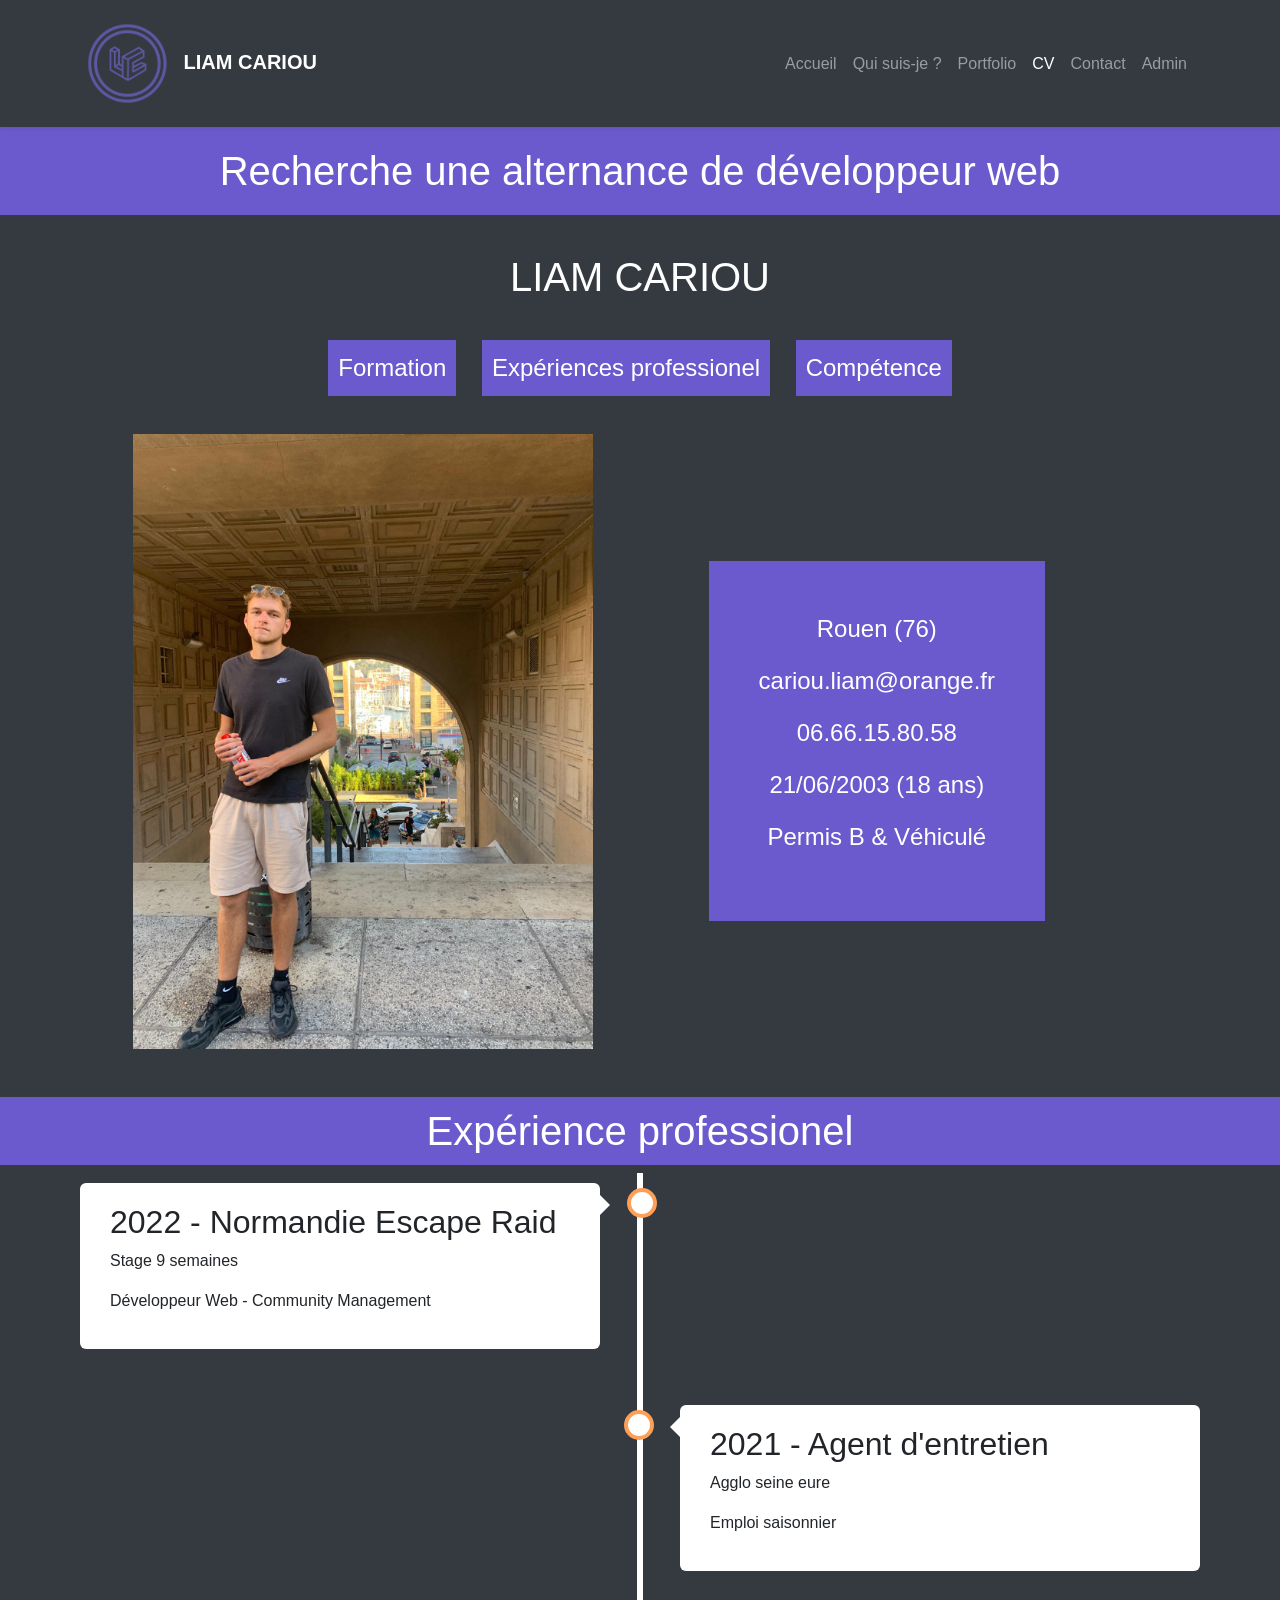
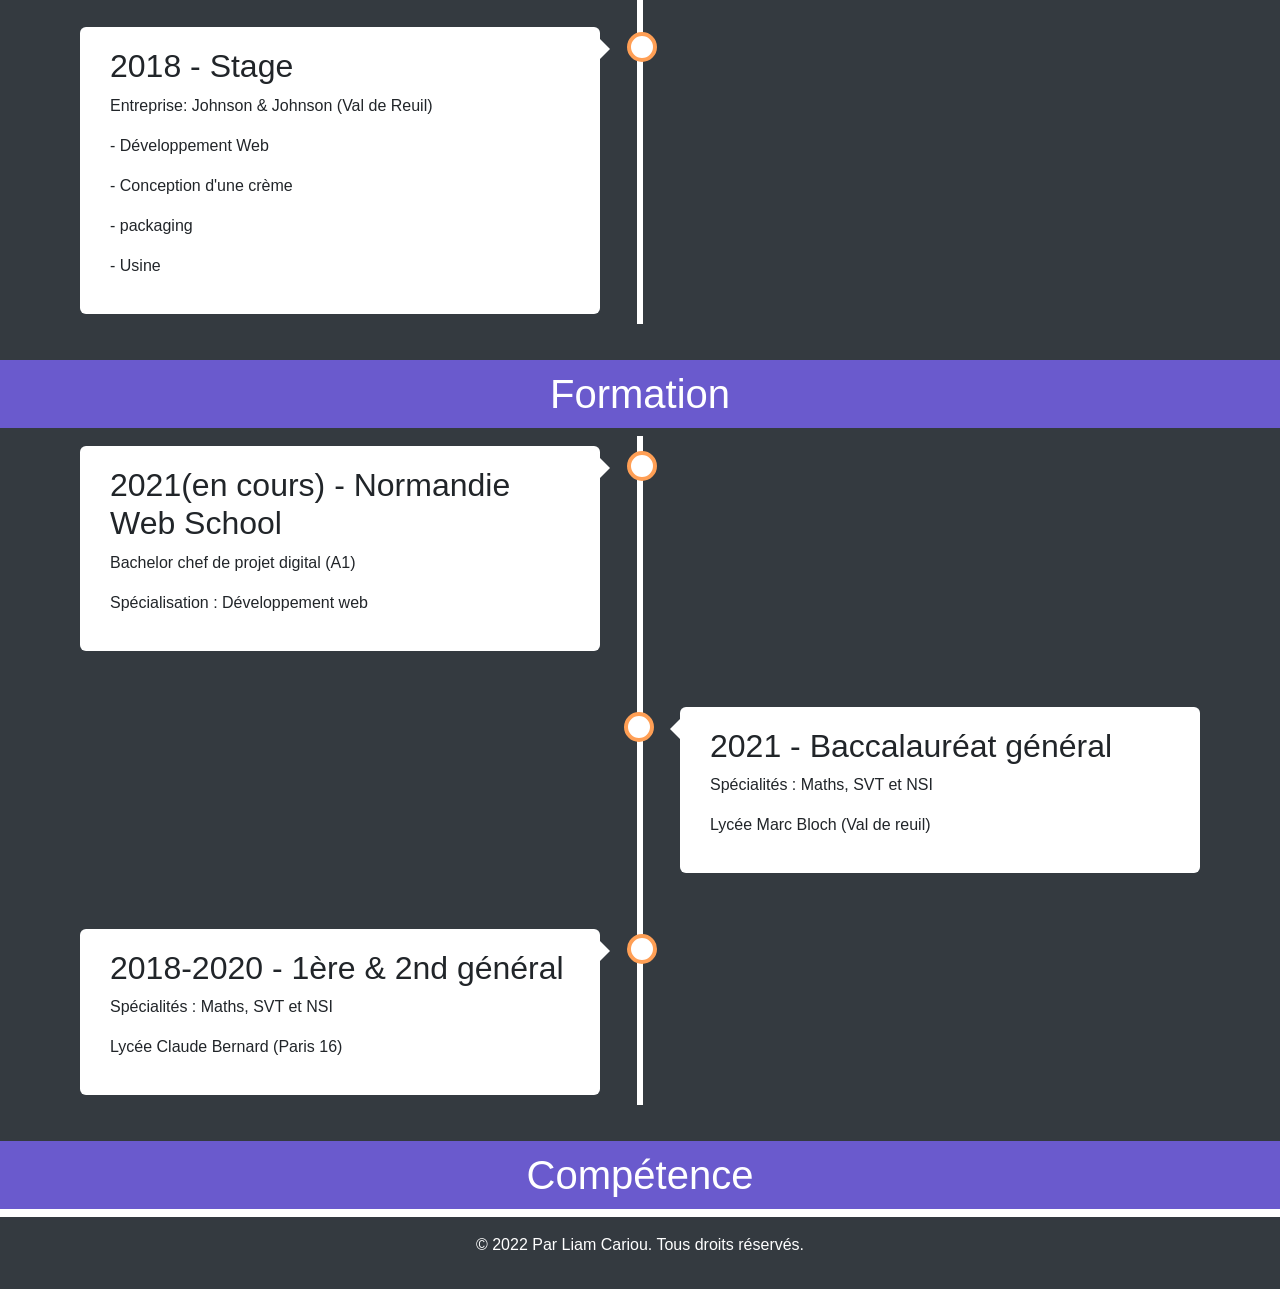
==== commit dd947d72: "lcr mise a jour cv" ====
--- a/cv.html
+++ b/cv.html
@@ -62,13 +62,79 @@
 </div>
 </div>
 </div>
-
-
- 
+<br>
+<br>
+    </section>
 
 
 
-      
+    <section class="back-cv">
+
+      <h1 class="titretimeline"> Expérience professionel</h1>
+
+      <div class="timelinecv">
+        <div class="containercv leftcv">
+          <div class="contentcv">
+            <h2>2022 - Normandie Escape Raid</h2>
+            <p>Stage 9 semaines</p>
+            <p>Développeur Web - Community Management</p>
+          </div>
+        </div>
+        <div class="containercv rightcv">
+          <div class="contentcv">
+            <h2>2021 - Agent d'entretien</h2>
+            <p>Agglo seine eure</p>
+            <p>Emploi saisonnier</p>
+          </div>
+        </div>
+        <div class="timelinecv">
+          <div class="containercv leftcv">
+            <div class="contentcv">
+              <h2>2018 - Stage</h2>
+              <p>Entreprise: Johnson & Johnson (Val de Reuil)</p>
+              <p>- Développement Web</p>
+              <p>- Conception d'une crème             </p>
+              <p>- packaging</p>
+              <p>- Usine</p>
+              <p></p>
+            </div>
+          </div>
+        </div>
+      </div>
+
+
+      <h1 class="titretimeline"> Formation</h1>
+
+      <div class="timelinecv">
+        <div class="containercv leftcv">
+          <div class="contentcv">
+            <h2>2021(en cours) - Normandie Web School</h2>
+            <p>Bachelor chef de projet digital (A1)</p>
+            <p>Spécialisation : Développement web</p>
+          </div>
+        </div>
+        <div class="containercv rightcv">
+          <div class="contentcv">
+            <h2>2021 - Baccalauréat général</h2>
+            <p>Spécialités : Maths, SVT et NSI</p>
+            <p>Lycée Marc Bloch (Val de reuil)</p>
+          </div>
+        </div>
+        <div class="timelinecv">
+          <div class="containercv leftcv">
+            <div class="contentcv">
+              <h2>2018-2020 - 1ère & 2nd général</h2>
+              <p>Spécialités : Maths, SVT et NSI</p>
+              <p>Lycée Claude Bernard (Paris 16)</p>
+            </div>
+          </div>
+  
+        </div>
+      </div>
+
+      <h1 class="titretimeline"> Compétence</h1>
+
+
     </section>
     <footer class="bg-light text-center text-lg-start">
       <div class="text-center p-3" style="background-color: #343a40;">
--- a/style/style.css
+++ b/style/style.css
@@ -161,6 +161,141 @@
 
 
 
+
+/* The actual timeline (the vertical ruler) */
+.timelinecv {
+  
+  position: relative;
+  max-width: 1200px;
+  margin: 0 auto;
+}
+
+.titretimeline{
+  text-align: center;
+  background-color: #6A5ACD;
+  color: #fff;
+  padding: 10px;
+ 
+}
+
+/* The actual timeline (the vertical ruler) */
+.timelinecv::after {
+  content: '';
+  position: absolute;
+  width: 6px;
+  background-color: white;
+  top: 0;
+  bottom: 0;
+  left: 50%;
+  margin-left: -3px;
+}
+
+/* Container around content */
+.containercv {
+  margin-bottom: 3%;
+  padding: 10px 40px;
+  position: relative;
+  background-color: inherit;
+  width: 50%;
+}
+
+/* The circles on the timeline */
+.containercv::after {
+  content: '';
+  position: absolute;
+  width: 30px;
+  height: 30px;
+  right: -17px;
+  background-color: white;
+  border: 4px solid #FF9F55;
+  top: 15px;
+  border-radius: 50%;
+  z-index: 1;
+}
+
+/* Place the container to the left */
+.leftcv {
+  left: 0;
+}
+
+/* Place the container to the right */
+.rightcv {
+  left: 50%;
+}
+
+/* Add arrows to the left container (pointing right) */
+.leftcv::before {
+  content: " ";
+  height: 0;
+  position: absolute;
+  top: 22px;
+  width: 0;
+  z-index: 1;
+  right: 30px;
+  border: medium solid white;
+  border-width: 10px 0 10px 10px;
+  border-color: transparent transparent transparent white;
+}
+
+/* Add arrows to the right container (pointing left) */
+.rightcv::before {
+  content: " ";
+  height: 0;
+  position: absolute;
+  top: 22px;
+  width: 0;
+  z-index: 1;
+  left: 30px;
+  border: medium solid white;
+  border-width: 10px 10px 10px 0;
+  border-color: transparent white transparent transparent;
+}
+
+/* Fix the circle for containers on the right side */
+.rightcv::after {
+  left: -16px;
+}
+
+/* The actual content */
+.contentcv {
+  padding: 20px 30px;
+  background-color: white;
+  position: relative;
+  border-radius: 6px;
+}
+
+/* Media queries - Responsive timeline on screens less than 600px wide */
+@media screen and (max-width: 600px) {
+/* Place the timelime to the left */
+  .timeline::after {
+    left: 31px;
+  }
+
+/* Full-width containers */
+  .container {
+    width: 100%;
+    padding-left: 70px;
+    padding-right: 25px;
+  }
+
+/* Make sure that all arrows are pointing leftwards */
+  .container::before {
+    left: 60px;
+    border: medium solid white;
+    border-width: 10px 10px 10px 0;
+    border-color: transparent white transparent transparent;
+  }
+
+/* Make sure all circles are at the same spot */
+  .left::after, .right::after {
+    left: 15px;
+  }
+
+/* Make all right containers behave like the left ones */
+  .right {
+    left: 0%;
+  }
+}
 
 
 
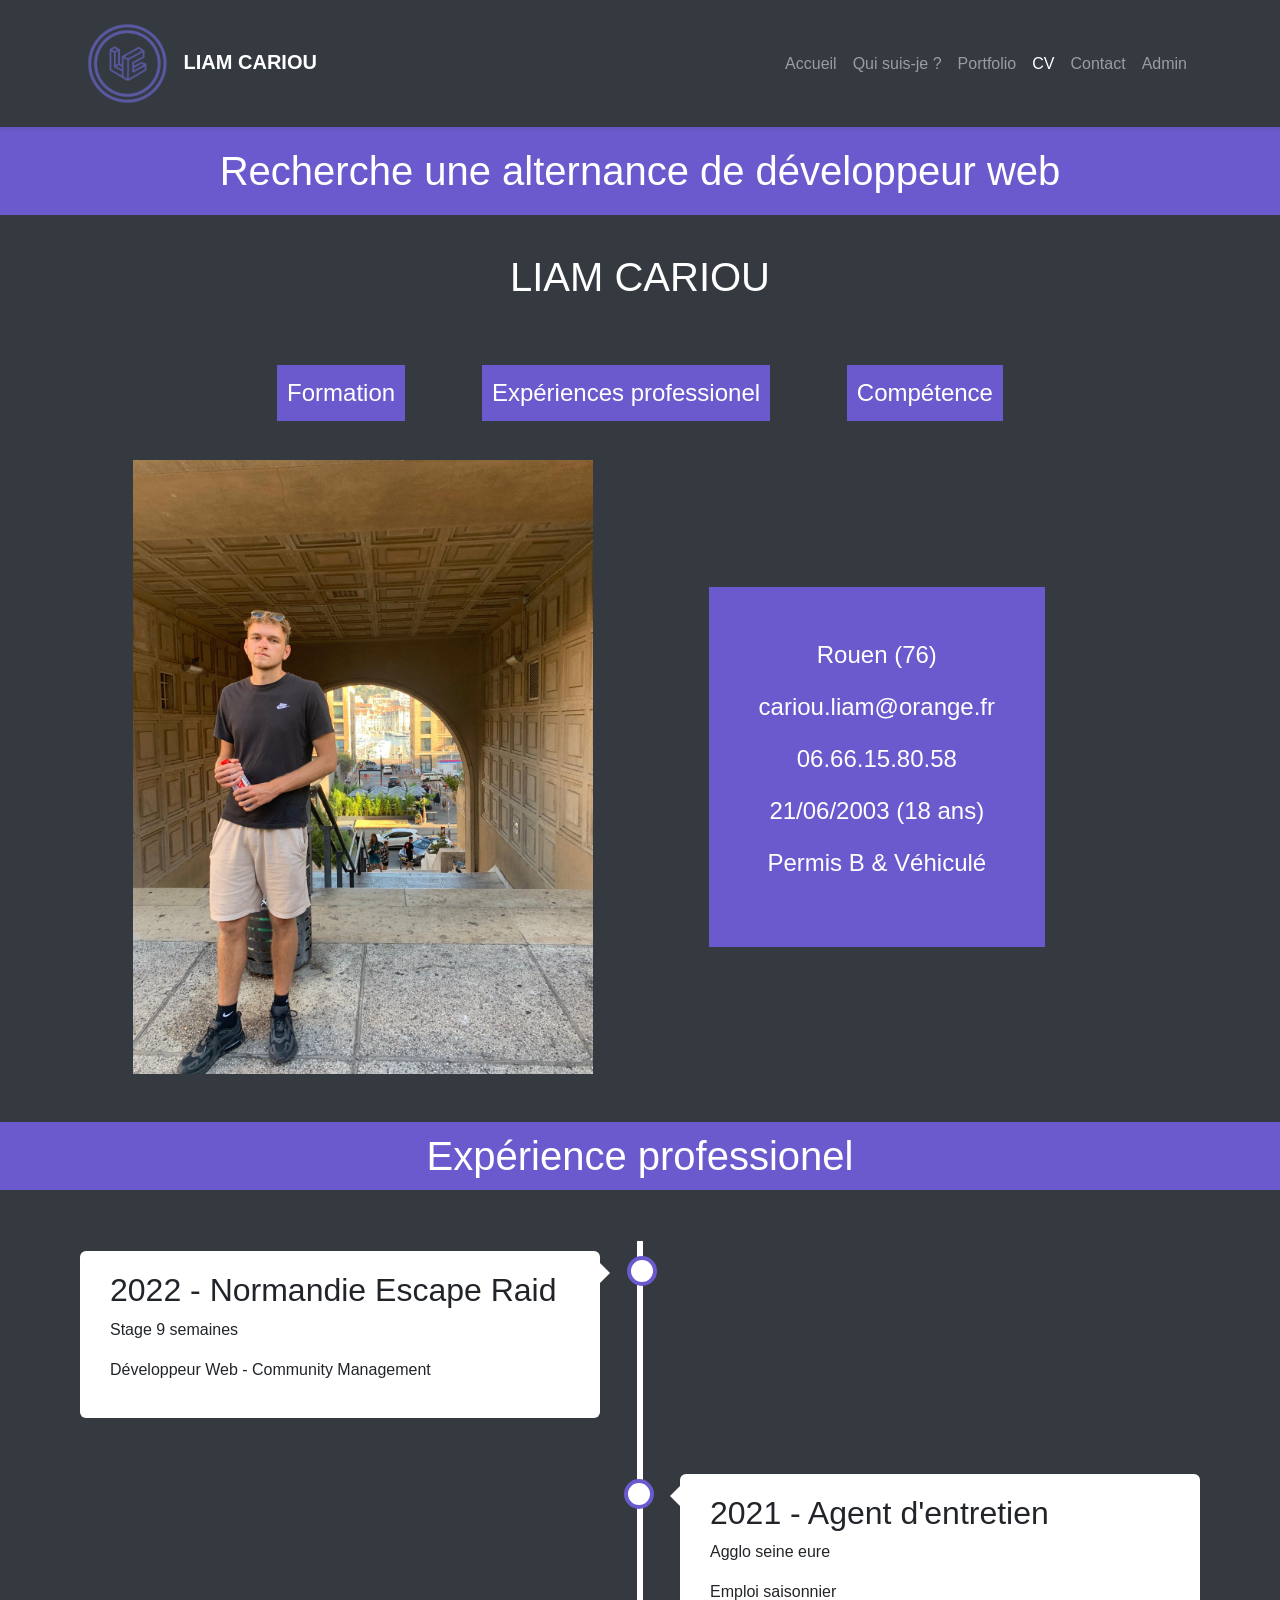
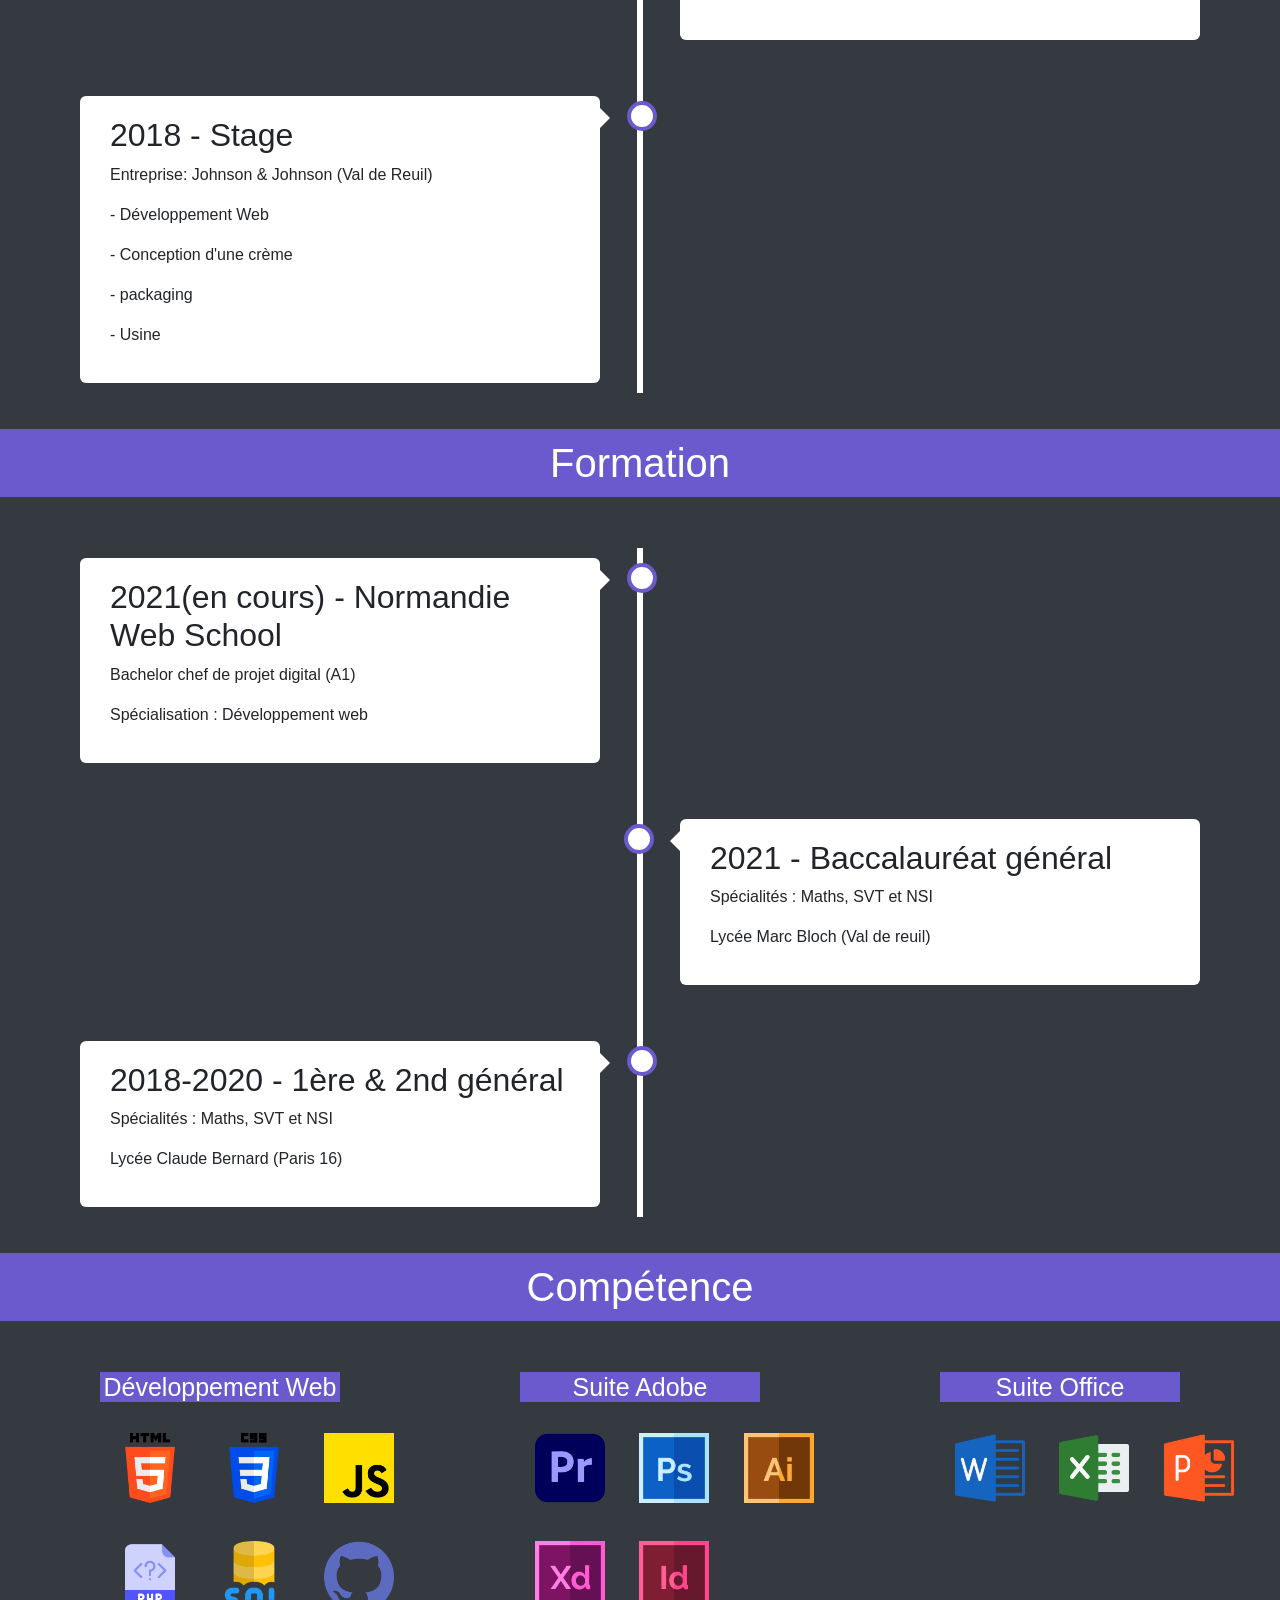
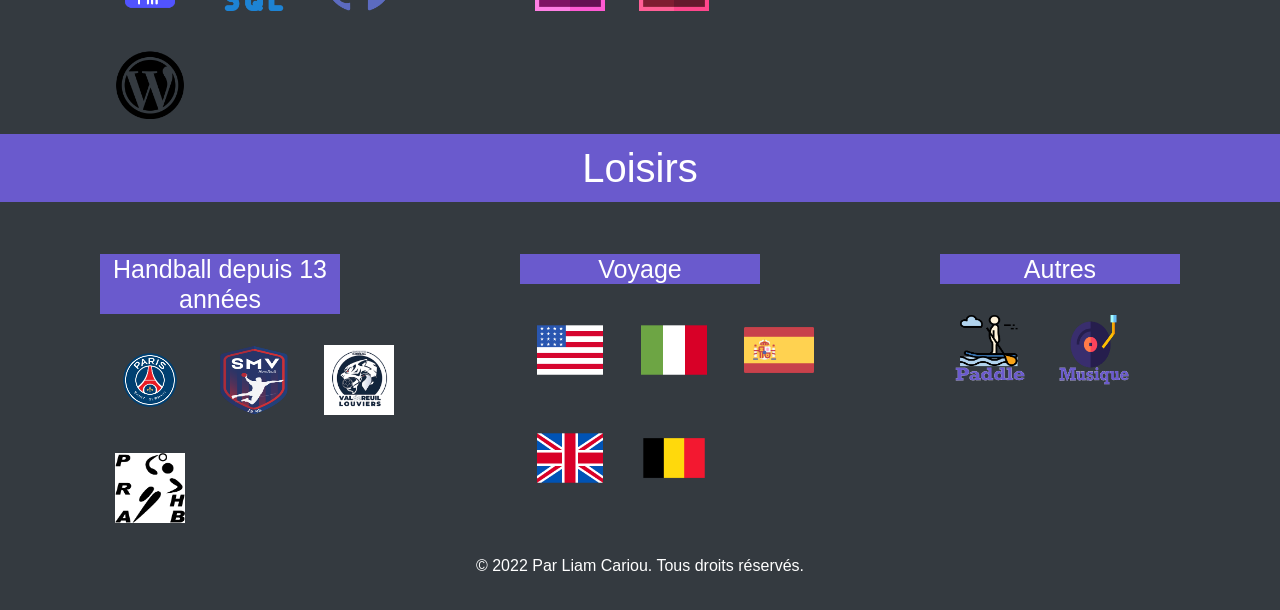
==== commit 18dae4c2: "lcr mise a jour cv" ====
--- a/cv.html
+++ b/cv.html
@@ -42,9 +42,9 @@
 
   <h1 class="h1cv"> LIAM CARIOU</h1>
   <div class="cvbutton">
-  <button class="buttoncv">Formation</button>
-<button class="buttoncv">Expériences professionel</button>
-<button class="buttoncv">Compétence</button>
+  <a href="#formation" class="buttoncv">Formation</a>
+<a href="#exppro"class="buttoncv">Expériences professionel</a>
+<a href="#competence" class="buttoncv">Compétence</a>
 </div>
 
 <div class="infocv">
@@ -70,7 +70,7 @@
 
     <section class="back-cv">
 
-      <h1 class="titretimeline"> Expérience professionel</h1>
+      <h1 class="titretimeline" id="exppro"> Expérience professionel</h1>
 
       <div class="timelinecv">
         <div class="containercv leftcv">
@@ -93,7 +93,7 @@
               <h2>2018 - Stage</h2>
               <p>Entreprise: Johnson & Johnson (Val de Reuil)</p>
               <p>- Développement Web</p>
-              <p>- Conception d'une crème             </p>
+              <p>- Conception d'une crème</p>
               <p>- packaging</p>
               <p>- Usine</p>
               <p></p>
@@ -103,7 +103,7 @@
       </div>
 
 
-      <h1 class="titretimeline"> Formation</h1>
+      <h1 class="titretimeline" id="formation"> Formation</h1>
 
       <div class="timelinecv">
         <div class="containercv leftcv">
@@ -132,7 +132,72 @@
         </div>
       </div>
 
-      <h1 class="titretimeline"> Compétence</h1>
+      <h1 class="titretimeline" id="competence"> Compétence</h1>
+
+
+      <section class="competence-cv">
+      
+      <div class="galleriecv">
+      
+        <div class="colone-cv">
+          <h2 class="titrecomp-cv" >Développement Web</h2>
+           <img src="img/html.png" alt="html logo">
+            <img src="img/css.png" alt="css logo">
+             <img src="img/js.png" alt="javascript logo">
+              <img src="img/php.png" alt="php logo">
+              <img src="img/sql.png" alt="sql logo">
+              <img src="img/github.png" alt="github logo">
+              <img src="img/wordpress.png" alt="wordpress logo">
+            
+        </div>
+        
+        <div class="colone-cv">
+          <h2 class="titrecomp-cv" >Suite Adobe</h2>
+          <img src="img/premierepro.png" alt="premier pro logo">
+          <img src="img/photoshop.png" alt="photoshop logo">
+          <img src="img/illustrateur.png" alt="illustrator logo">
+          <img src="img/xd.png" alt="xd logo">
+          <img src="img/indesign.png" alt="indesign logo">
+        </div>
+        
+        
+        <div class="colone-cv">
+          <h2 class="titrecomp-cv" >Suite Office</h2>
+          <img src="img/word.png" alt="word logo">
+          <img src="img/excel.png" alt="excel logo">
+          <img src="img/powerpoint.png" alt="powerpoint logo">
+         </div>
+         </div>
+      
+         <h1 class="titretimeline"> Loisirs</h1>
+      
+      <div class="galleriecv">
+        
+        <div class="colone-cv">
+          <h2 class="titrecomp-cv" >Handball depuis 13 années</h2>
+          <img src="img/psg.png" alt="psg logo">
+          <img src="img/vernon.png" alt="vernon logo">
+          <img src="img/evdrl.png" alt="evdrl logo">
+          <img src="img/prahb.jpg" alt="prahb logo">
+        </div>
+        
+        <div class="colone-cv">
+          <h2 class="titrecomp-cv" >Voyage</h2>
+          <img src="img/usa.png" alt="Etats-Unis drapeau">
+          <img src="img/italie.png" alt="italie drapeau">
+          <img src="img/espagne.png" alt="espagne drapeau">
+          <img src="img/ru.png" alt="Angleterre drapeau">
+          <img src="img/belgique.png" alt="Belgique drapeau">
+        </div>
+      
+        <div class="colone-cv">
+          <h2 class="titrecomp-cv" >Autres</h2>
+          <img src="img/paddle.png" alt="paddle logo">
+          <img src="img/dj.png" alt="dj logo">
+        </div>
+       
+      </div>
+      </section>
 
 
     </section>
--- a/style/style.css
+++ b/style/style.css
@@ -144,7 +144,7 @@
 }
 
 .buttoncv{
-  margin: 1%;
+  margin: 3%;
   margin-bottom: 3%;
   background-color: #6A5ACD;
   color: #fff;
@@ -153,6 +153,10 @@
   font-size: x-large;
 }
 
+.buttoncv:hover{
+  color: black;
+}
+
 .cvbutton{
   display: flex;
   justify-content: center;
@@ -160,9 +164,6 @@
 }
 
 
-
-
-/* The actual timeline (the vertical ruler) */
 .timelinecv {
   
   position: relative;
@@ -175,10 +176,10 @@
   background-color: #6A5ACD;
   color: #fff;
   padding: 10px;
+  margin-bottom: 4%;
  
 }
 
-/* The actual timeline (the vertical ruler) */
 .timelinecv::after {
   content: '';
   position: absolute;
@@ -190,7 +191,6 @@
   margin-left: -3px;
 }
 
-/* Container around content */
 .containercv {
   margin-bottom: 3%;
   padding: 10px 40px;
@@ -199,7 +199,6 @@
   width: 50%;
 }
 
-/* The circles on the timeline */
 .containercv::after {
   content: '';
   position: absolute;
@@ -207,23 +206,20 @@
   height: 30px;
   right: -17px;
   background-color: white;
-  border: 4px solid #FF9F55;
+  border: 4px solid #6A5ACD;
   top: 15px;
   border-radius: 50%;
   z-index: 1;
 }
 
-/* Place the container to the left */
 .leftcv {
   left: 0;
 }
 
-/* Place the container to the right */
 .rightcv {
   left: 50%;
 }
 
-/* Add arrows to the left container (pointing right) */
 .leftcv::before {
   content: " ";
   height: 0;
@@ -237,7 +233,6 @@
   border-color: transparent transparent transparent white;
 }
 
-/* Add arrows to the right container (pointing left) */
 .rightcv::before {
   content: " ";
   height: 0;
@@ -251,12 +246,10 @@
   border-color: transparent white transparent transparent;
 }
 
-/* Fix the circle for containers on the right side */
 .rightcv::after {
   left: -16px;
 }
 
-/* The actual content */
 .contentcv {
   padding: 20px 30px;
   background-color: white;
@@ -264,36 +257,81 @@
   border-radius: 6px;
 }
 
-/* Media queries - Responsive timeline on screens less than 600px wide */
 @media screen and (max-width: 600px) {
-/* Place the timelime to the left */
-  .timeline::after {
+  .timelinecv::after {
     left: 31px;
-  }
-
-/* Full-width containers */
-  .container {
+    
+  }
+
+  .containercv {
+   
     width: 100%;
     padding-left: 70px;
     padding-right: 25px;
   }
 
-/* Make sure that all arrows are pointing leftwards */
-  .container::before {
+  .containercv::before {
     left: 60px;
     border: medium solid white;
     border-width: 10px 10px 10px 0;
     border-color: transparent white transparent transparent;
   }
 
-/* Make sure all circles are at the same spot */
-  .left::after, .right::after {
+  .leftcv::after, .right::after {
     left: 15px;
   }
 
-/* Make all right containers behave like the left ones */
-  .right {
+  .rightcv {
     left: 0%;
+  }
+  
+}
+
+
+.galleriecv{
+  display: flex;
+  flex-wrap: wrap;
+ 
+}
+
+
+.colone-cv {
+  flex: 25%;
+  max-width: 25%;
+  margin-left: 100px;
+  color: black;
+}
+
+.titrecomp-cv{
+  text-align: center;
+  margin-right: 25%;
+  font-size: 25px;
+  color: black;
+  background-color: #6A5ACD;
+  color: white;
+}
+
+.colone-cv img {
+  margin-top: 8px;
+  vertical-align: middle;
+  width: 100px;
+  height: 100px;
+ padding: 15px;
+}
+
+@media screen and (max-width: 800px) {
+  .colone-cv {
+  margin-right: 5%;
+    max-width: 50%;
+    margin-bottom: 50px;
+  }
+}
+
+
+@media screen and (max-width: 600px) {
+  .colone-cv {
+    flex: 100%;
+    max-width: 100%;
   }
 }
 
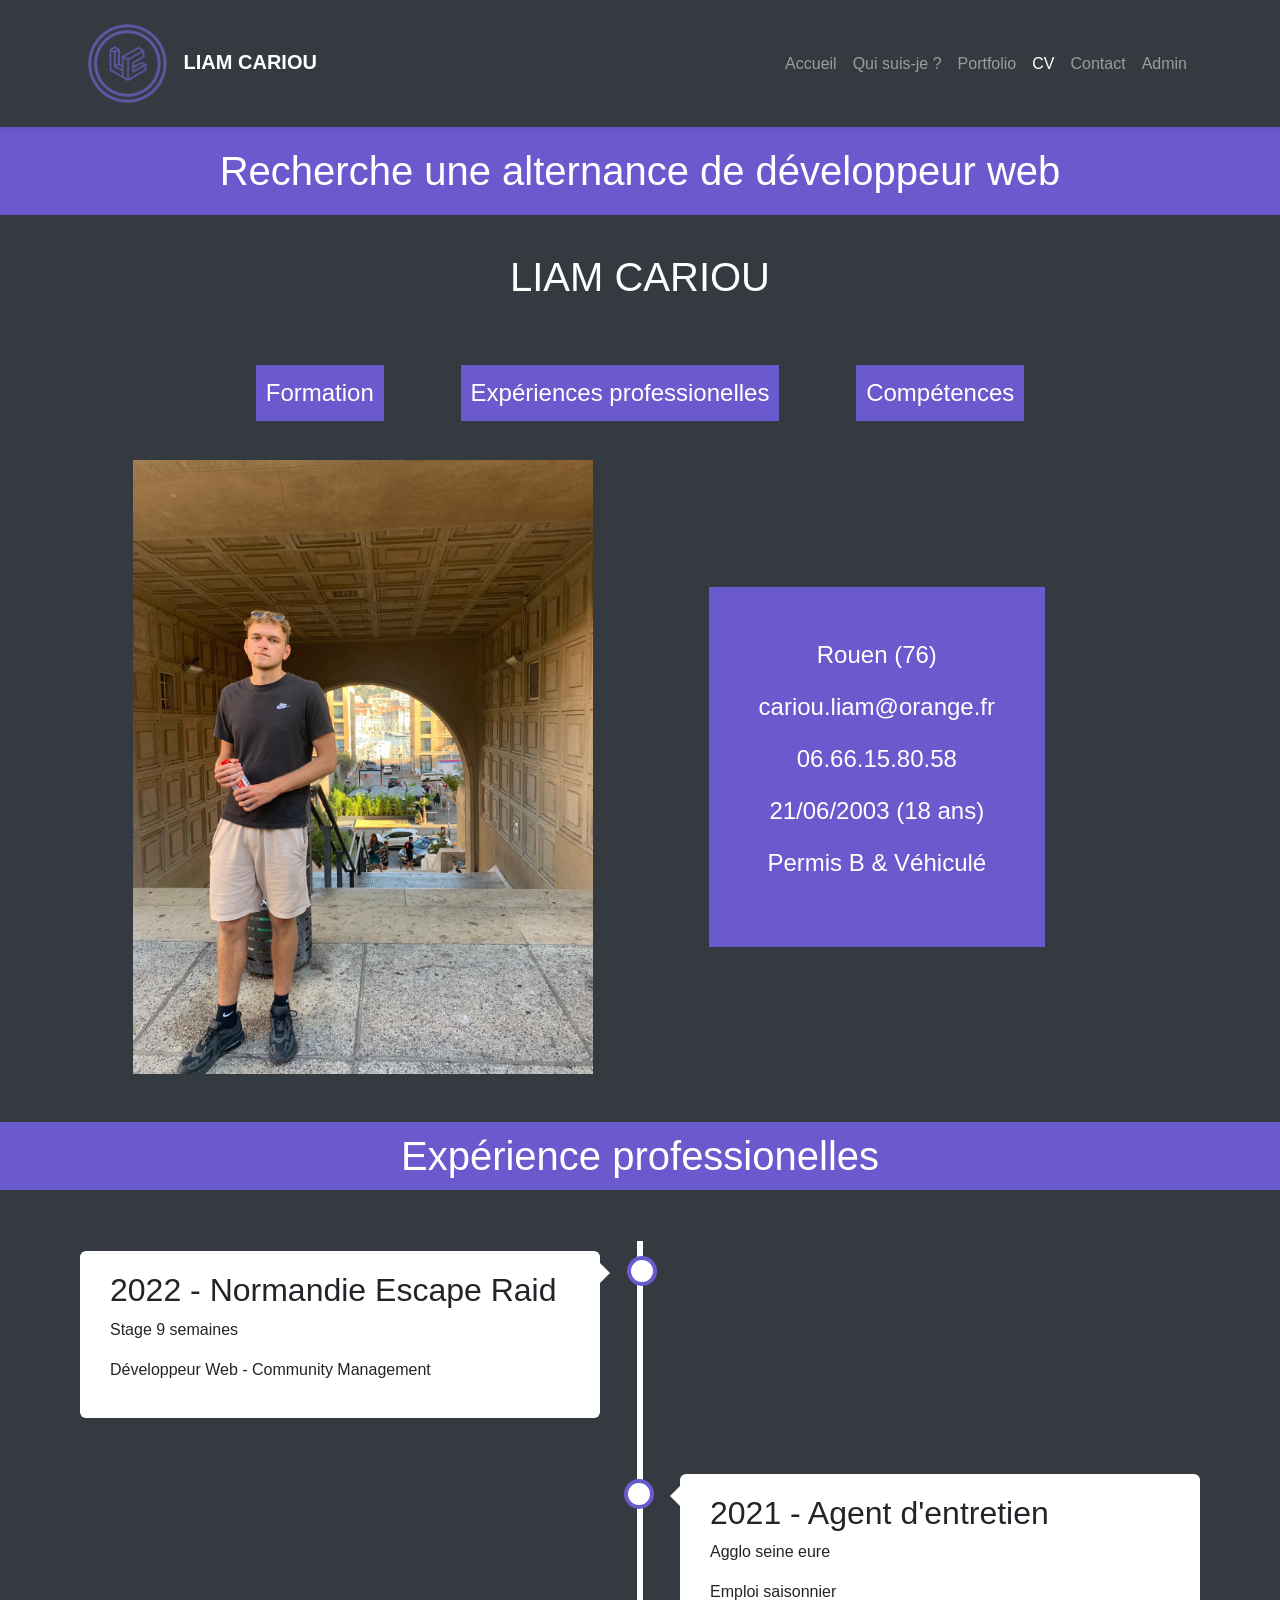
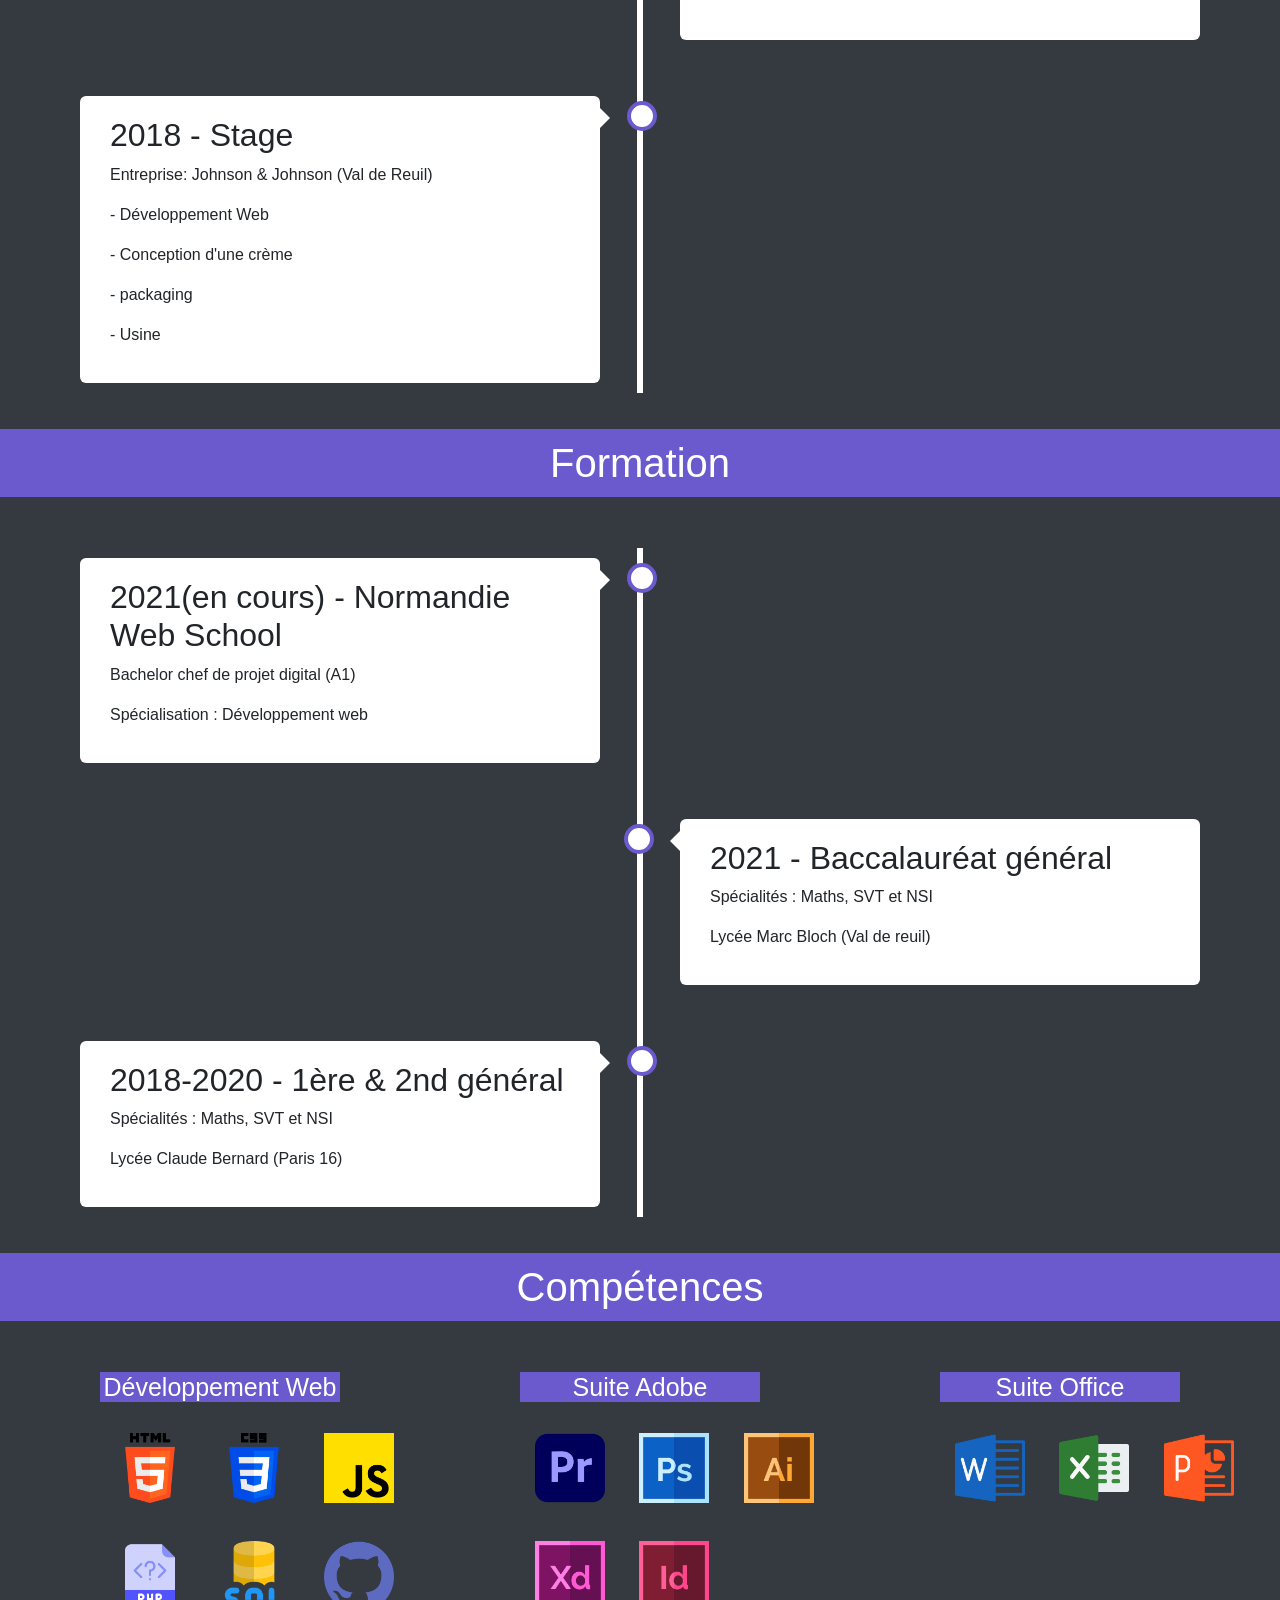
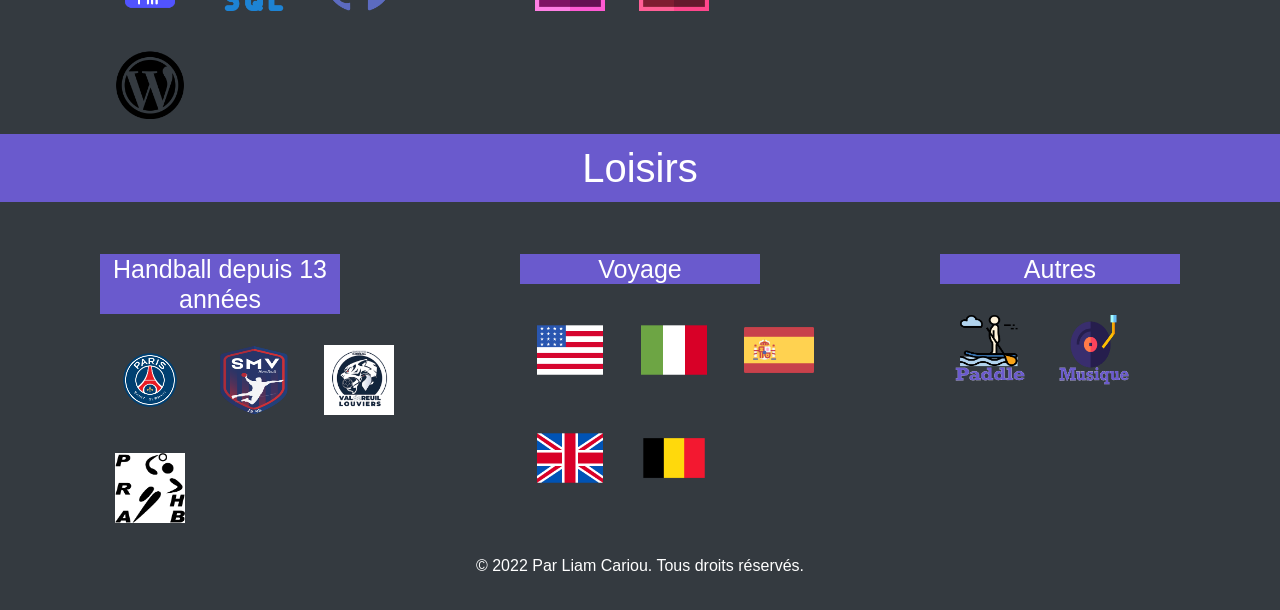
==== commit 3c7682c4: "lcr changement pc" ====
--- a/cv.html
+++ b/cv.html
@@ -43,8 +43,8 @@
   <h1 class="h1cv"> LIAM CARIOU</h1>
   <div class="cvbutton">
   <a href="#formation" class="buttoncv">Formation</a>
-<a href="#exppro"class="buttoncv">Expériences professionel</a>
-<a href="#competence" class="buttoncv">Compétence</a>
+<a href="#exppro"class="buttoncv">Expériences professionelles</a>
+<a href="#competence" class="buttoncv">Compétences</a>
 </div>
 
 <div class="infocv">
@@ -70,7 +70,7 @@
 
     <section class="back-cv">
 
-      <h1 class="titretimeline" id="exppro"> Expérience professionel</h1>
+      <h1 class="titretimeline" id="exppro"> Expérience professionelles</h1>
 
       <div class="timelinecv">
         <div class="containercv leftcv">
@@ -132,7 +132,7 @@
         </div>
       </div>
 
-      <h1 class="titretimeline" id="competence"> Compétence</h1>
+      <h1 class="titretimeline" id="competence"> Compétences</h1>
 
 
       <section class="competence-cv">
--- a/style/style.css
+++ b/style/style.css
@@ -1,9 +1,9 @@
 
 body {
-    background-color: #F1F1F1;
+    background-color: #343a40;
     margin: 0;
     box-sizing: border-box;
-    color: #514B64;
+    color: white;
     min-height: 100vh;
   }
   
@@ -723,3 +723,30 @@
   text-align: center;
 }
 
+
+/* blog */ 
+
+.blog{
+  display: block;
+  margin: auto;
+  margin-top: 2%;
+  width: 60%;
+  height:240px;
+  border: solid 5px white;
+}
+
+.containerblog{
+  display: flex;
+  padding: 20px;
+}
+
+.titreblog{
+  margin-top: 6%;
+  margin-left: 10%;
+  text-align: center;
+}
+
+.textblog{
+  margin-top: 7%;
+  font-size: large;
+}
